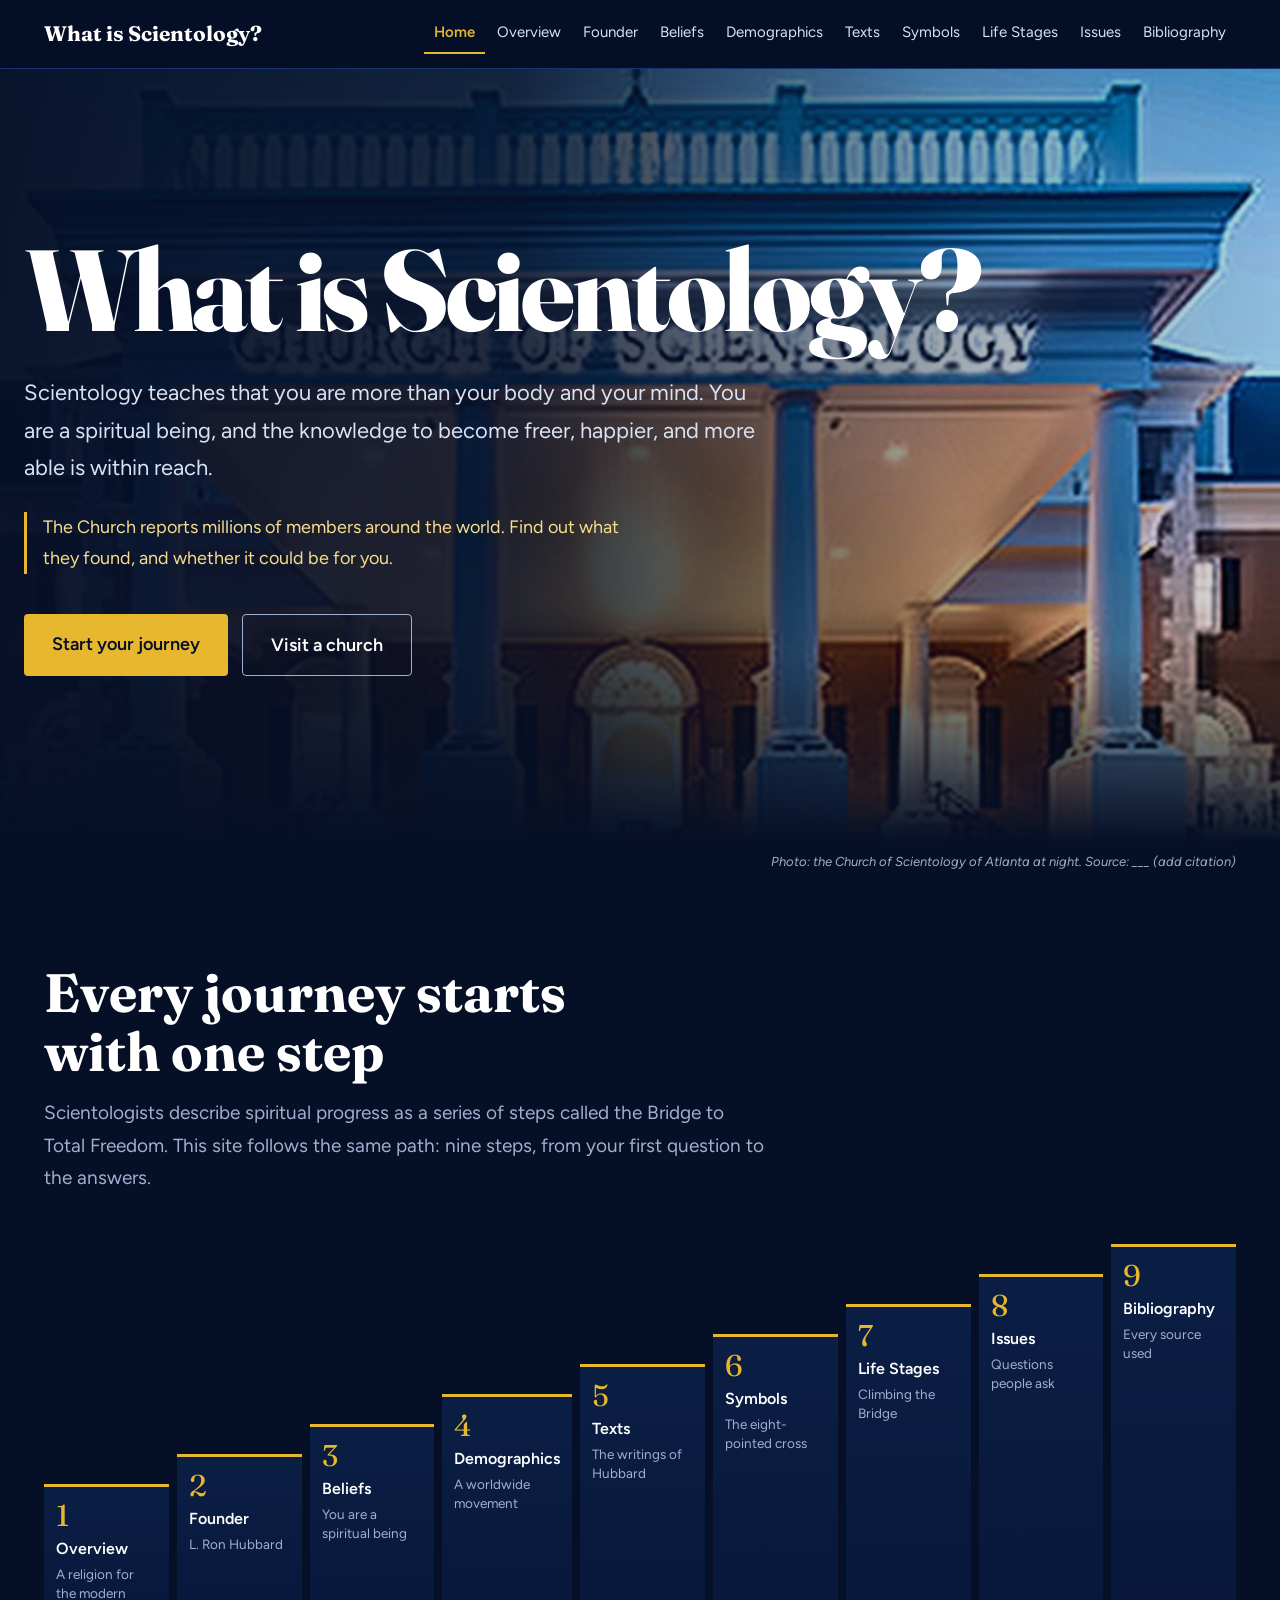
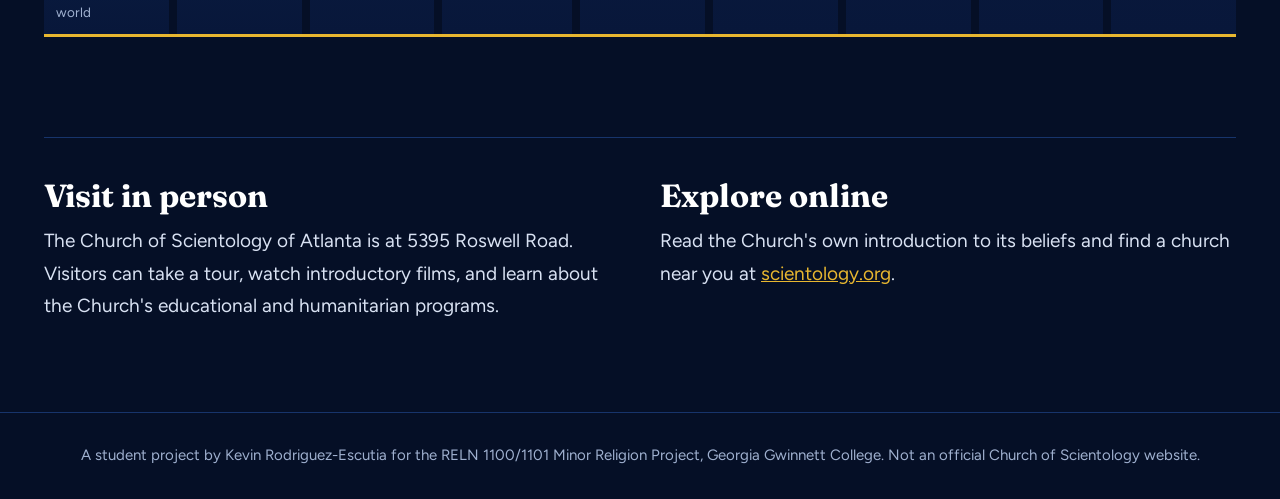
==== index.html @ 2ef33359 "Add website files" ====
<!DOCTYPE html>
<html lang="en">
<head>
  <meta charset="UTF-8">
  <meta name="viewport" content="width=device-width, initial-scale=1.0">
  <title>Home | What is Scientology?</title>
  <link rel="preconnect" href="https://fonts.googleapis.com">
  <link rel="preconnect" href="https://fonts.gstatic.com" crossorigin>
  <link href="https://fonts.googleapis.com/css2?family=Fraunces:ital,opsz,wght@0,9..144,600;0,9..144,700;0,9..144,800;1,9..144,500&family=Figtree:wght@400;600&display=swap" rel="stylesheet">
  <link rel="stylesheet" href="style.css">
</head>
<body>
  <header class="topbar">
    <div class="topbar-inner">
      <a class="site-title" href="index.html">What is Scientology?</a>
      <nav aria-label="Sections">
        <ul>
          <li><a href="index.html" class=active>Home</a></li>
          <li><a href="overview.html">Overview</a></li>
          <li><a href="founder.html">Founder</a></li>
          <li><a href="beliefs.html">Beliefs</a></li>
          <li><a href="demographics.html">Demographics</a></li>
          <li><a href="texts.html">Texts</a></li>
          <li><a href="symbols.html">Symbols</a></li>
          <li><a href="life-stages.html">Life Stages</a></li>
          <li><a href="issues.html">Issues</a></li>
          <li><a href="bibliography.html">Bibliography</a></li>
        </ul>
      </nav>
    </div>
  </header>
  <section class="hero photo-hero">
    <div class="hero-inner">
      <h1>What is Scientology?</h1>
      <p class="lede">Scientology teaches that you are more than your body and your mind. You are a spiritual being, and the knowledge to become freer, happier, and more able is within reach.</p>
      <p class="balance">The Church reports millions of members around the world. Find out what they found, and whether it could be for you.</p>
      <div class="btn-row">
        <a class="btn primary" href="overview.html">Start your journey</a>
        <a class="btn ghost" href="#next-step">Visit a church</a>
      </div>
    </div>
  </section>
  <p class="hero-credit">Photo: the Church of Scientology of Atlanta at night. Source: ___ (add citation)</p>
  <section class="bridge-section">
    <h2>Every journey starts with one step</h2>
    <p>Scientologists describe spiritual progress as a series of steps called the Bridge to Total Freedom. This site follows the same path: nine steps, from your first question to the answers.</p>
    <ol class="bridge">
      <li><a href="overview.html" style="--i:0"><span class="n">1</span><span class="t">Overview</span><span class="d">A religion for the modern world</span></a></li>
      <li><a href="founder.html" style="--i:1"><span class="n">2</span><span class="t">Founder</span><span class="d">L. Ron Hubbard</span></a></li>
      <li><a href="beliefs.html" style="--i:2"><span class="n">3</span><span class="t">Beliefs</span><span class="d">You are a spiritual being</span></a></li>
      <li><a href="demographics.html" style="--i:3"><span class="n">4</span><span class="t">Demographics</span><span class="d">A worldwide movement</span></a></li>
      <li><a href="texts.html" style="--i:4"><span class="n">5</span><span class="t">Texts</span><span class="d">The writings of Hubbard</span></a></li>
      <li><a href="symbols.html" style="--i:5"><span class="n">6</span><span class="t">Symbols</span><span class="d">The eight-pointed cross</span></a></li>
      <li><a href="life-stages.html" style="--i:6"><span class="n">7</span><span class="t">Life Stages</span><span class="d">Climbing the Bridge</span></a></li>
      <li><a href="issues.html" style="--i:7"><span class="n">8</span><span class="t">Issues</span><span class="d">Questions people ask</span></a></li>
      <li><a href="bibliography.html" style="--i:8"><span class="n">9</span><span class="t">Bibliography</span><span class="d">Every source used</span></a></li>
    </ol>
  </section>
  <section class="learn" id="next-step">
    <div class="learn-inner">
      <div>
        <h2>Visit in person</h2>
        <p>The Church of Scientology of Atlanta is at 5395 Roswell Road. Visitors can take a tour, watch introductory films, and learn about the Church's educational and humanitarian programs.</p>
      </div>
      <div>
        <h2>Explore online</h2>
        <p>Read the Church's own introduction to its beliefs and find a church near you at <a href="https://www.scientology.org" target="_blank" rel="noopener">scientology.org</a>.</p>
      </div>
    </div>
  </section>
  <footer>A student project by Kevin Rodriguez-Escutia for the RELN 1100/1101 Minor Religion Project, Georgia Gwinnett College. Not an official Church of Scientology website.</footer>
</body>
</html>
---- style.css ----
/* ============================================================
   Colors and fonts: change these to restyle the whole site
   ============================================================ */
:root {
  --deep: #050f26;        /* page background */
  --navy: #0b1e44;        /* raised areas */
  --blue: #17346b;        /* lines, hover */
  --gold: #e8b730;        /* main accent */
  --gold-pale: #f7dd8b;   /* soft accent */
  --white: #ffffff;
  --text: #d9e2f3;        /* body text */
  --muted: #9fb0cf;       /* captions */
  --display: "Fraunces", Georgia, serif;
  --body: "Figtree", Arial, sans-serif;
}

* { box-sizing: border-box; }
html { scroll-behavior: smooth; }
@media (prefers-reduced-motion: reduce) { html { scroll-behavior: auto; } * { animation: none !important; } }

body {
  margin: 0;
  background: var(--deep);
  color: var(--text);
  font-family: var(--body);
  font-size: 19px;
  line-height: 1.7;
}
h1, h2, h3 { font-family: var(--display); color: var(--white); font-weight: 700; line-height: 1.1; margin: 0; }
a { color: var(--gold); }
a:focus-visible, button:focus-visible { outline: 3px solid var(--gold-pale); outline-offset: 3px; }
em { color: var(--white); }

/* Starfield used behind the big headers (nods to Hubbard's science fiction roots) */
.stars {
  background:
    radial-gradient(1.5px 1.5px at 12% 22%, #fff9 50%, transparent 51%),
    radial-gradient(1px 1px at 27% 68%, #fff8 50%, transparent 51%),
    radial-gradient(2px 2px at 44% 14%, #f7dd8bcc 50%, transparent 51%),
    radial-gradient(1px 1px at 58% 46%, #fff7 50%, transparent 51%),
    radial-gradient(1.5px 1.5px at 71% 80%, #fff9 50%, transparent 51%),
    radial-gradient(1px 1px at 83% 30%, #fff8 50%, transparent 51%),
    radial-gradient(2px 2px at 92% 62%, #f7dd8b99 50%, transparent 51%),
    radial-gradient(1px 1px at 6% 88%, #fff7 50%, transparent 51%),
    radial-gradient(1px 1px at 36% 40%, #fff6 50%, transparent 51%),
    radial-gradient(1.5px 1.5px at 64% 8%, #fff8 50%, transparent 51%),
    radial-gradient(ellipse 70% 90% at 85% 10%, #1d4590 0%, transparent 60%),
    radial-gradient(ellipse 60% 70% at 0% 100%, #0f2a5c 0%, transparent 60%),
    var(--deep);
}

/* ============================================================
   Top menu
   ============================================================ */
.topbar {
  position: sticky; top: 0; z-index: 20;
  background: rgba(5, 15, 38, 0.92);
  backdrop-filter: blur(8px);
  border-bottom: 1px solid var(--blue);
}
.topbar-inner {
  max-width: 1240px; margin: 0 auto; padding: 14px 24px;
  display: flex; flex-wrap: wrap; align-items: center; justify-content: space-between; gap: 12px;
}
.site-title { font-family: var(--display); font-weight: 700; font-size: 21px; color: var(--white); text-decoration: none; }
nav ul { list-style: none; margin: 0; padding: 0; display: flex; flex-wrap: wrap; gap: 2px; }
nav a {
  display: block; padding: 6px 10px; color: var(--text); text-decoration: none; font-size: 15px;
  border-bottom: 2px solid transparent;
}
nav a:hover { color: var(--white); border-bottom-color: var(--blue); }
nav a.active { color: var(--gold); border-bottom-color: var(--gold); font-weight: 600; }

/* ============================================================
   Home hero
   ============================================================ */
.hero { min-height: 86vh; display: flex; align-items: center; padding: 80px 24px; }
.hero-inner { max-width: 1240px; margin: 0 auto; width: 100%; }
.hero h1 {
  font-size: clamp(54px, 9vw, 128px);
  font-weight: 800;
  letter-spacing: -0.03em;
  line-height: 0.95;
  max-width: 14ch;
}
.hero .lede { max-width: 34em; font-size: 22px; margin: 30px 0 0; color: var(--text); }
.hero .balance {
  margin: 26px 0 0; padding-left: 16px; border-left: 3px solid var(--gold);
  color: var(--gold-pale); font-size: 18px; max-width: 34em;
}
.btn-row { display: flex; flex-wrap: wrap; gap: 14px; margin-top: 40px; }
.btn {
  display: inline-block; padding: 15px 28px; font-weight: 600; font-size: 18px;
  text-decoration: none; border-radius: 4px;
}
.btn.primary { background: var(--gold); color: var(--deep); }
.btn.primary:hover { background: var(--gold-pale); }
.btn.ghost { color: var(--white); border: 1.5px solid var(--muted); }
.btn.ghost:hover { border-color: var(--white); }

/* ============================================================
   The Bridge: the site's sections drawn as rising steps
   ============================================================ */
.bridge-section { max-width: 1240px; margin: 0 auto; padding: 90px 24px 100px; }
.bridge-section h2 { font-size: clamp(34px, 4.5vw, 54px); max-width: 16ch; }
.bridge-section > p { max-width: 38em; margin: 16px 0 50px; color: var(--muted); }
.bridge {
  display: flex; align-items: flex-end; gap: 8px;
  list-style: none; margin: 0; padding: 0;
  border-bottom: 3px solid var(--gold);
}
.bridge li { flex: 1; }
.bridge a {
  display: flex; flex-direction: column; justify-content: flex-start;
  height: calc(150px + var(--i) * 30px);
  padding: 14px 12px;
  background: linear-gradient(180deg, var(--navy), #08173a);
  border-top: 3px solid var(--gold);
  text-decoration: none; color: var(--text);
  transition: background 0.2s;
}
.bridge a:hover { background: linear-gradient(180deg, var(--blue), var(--navy)); }
.bridge .n { font-family: var(--display); font-size: 30px; color: var(--gold); line-height: 1; }
.bridge .t { font-weight: 600; color: var(--white); font-size: 16px; margin-top: 8px; line-height: 1.25; }
.bridge .d { font-size: 13.5px; color: var(--muted); margin-top: 6px; line-height: 1.4; }
.bridge-caption { margin-top: 14px; font-size: 15px; color: var(--muted); }
@media (max-width: 900px) {
  .bridge { flex-direction: column-reverse; align-items: stretch; border-bottom: 0; border-left: 3px solid var(--gold); }
  .bridge a { height: auto; margin-left: calc(var(--i) * 6px); }
}

/* ============================================================
   Section page header
   ============================================================ */
.page-hero { padding: 90px 24px 70px; border-bottom: 1px solid var(--blue); }
.page-hero-inner { max-width: 1240px; margin: 0 auto; }
.step-count { color: var(--gold); font-weight: 600; font-size: 17px; margin: 0 0 14px; }
.page-hero h1 {
  font-size: clamp(52px, 8vw, 104px);
  font-weight: 800; letter-spacing: -0.03em; line-height: 0.95;
}
.page-hero .sub { font-family: var(--display); font-style: italic; font-size: clamp(22px, 2.6vw, 30px); color: var(--gold-pale); margin: 18px 0 0; max-width: 28ch; line-height: 1.3; }
.progress { margin-top: 36px; height: 4px; background: var(--blue); max-width: 420px; }
.progress span { display: block; height: 100%; background: var(--gold); }

/* ============================================================
   Section page body: text left, picture right
   ============================================================ */
.content {
  max-width: 1240px; margin: 0 auto; padding: 70px 24px 40px;
  display: grid; grid-template-columns: minmax(0, 1.15fr) minmax(0, 0.85fr); gap: 64px; align-items: start;
}
.content.full { grid-template-columns: 1fr; max-width: 980px; }
.text-col > * + * { margin-top: 28px; }
.text-col h2 { font-size: 34px; color: var(--white); }
.text-col p { margin: 12px 0 0; max-width: 38em; }
.text-col h2 + p { margin-top: 12px; }
.side-col { position: sticky; top: 100px; }

.lead { font-size: 23px; line-height: 1.6; color: var(--white); }

/* Key terms (beliefs, texts) */
.terms { margin: 0; }
.terms div { padding: 20px 0; border-top: 1px solid var(--blue); }
.terms div:last-child { border-bottom: 1px solid var(--blue); }
.terms dt { font-family: var(--display); font-size: 28px; color: var(--gold); line-height: 1.2; }
.terms dd { margin: 6px 0 0; max-width: 36em; }

/* Notes for things Kevin still needs to add */
.todo {
  border: 1.5px dashed var(--gold); padding: 12px 16px; border-radius: 4px;
  color: var(--gold-pale); font-size: 16px; background: rgba(232, 183, 48, 0.07);
}

/* Pictures */
figure { margin: 0; }
.img-slot {
  aspect-ratio: 4 / 5;
  display: flex; align-items: center; justify-content: center; text-align: center;
  padding: 28px; color: var(--muted); font-size: 16px;
  background:
    repeating-linear-gradient(135deg, transparent 0 14px, rgba(232,183,48,0.06) 14px 15px),
    var(--navy);
  border: 1.5px dashed var(--gold);
}
figure img { width: 100%; display: block; aspect-ratio: 4 / 5; object-fit: cover; }
figcaption { margin-top: 10px; font-size: 15px; color: var(--muted); font-style: italic; }

/* Timeline (Founder) */
.timeline { margin: 0; padding: 0; list-style: none; position: relative; }
.timeline::before { content: ""; position: absolute; left: 0; top: 8px; bottom: 8px; width: 2px; background: var(--gold); }
.timeline li { position: relative; padding: 0 0 30px 34px; }
.timeline li::before {
  content: ""; position: absolute; left: -7px; top: 10px; width: 16px; height: 16px;
  border-radius: 50%; background: var(--deep); border: 3px solid var(--gold);
}
.timeline .yr { font-family: var(--display); font-size: 40px; color: var(--white); line-height: 1.1; }

/* Bridge diagram (Beliefs) */
.climb { display: grid; grid-template-columns: repeat(4, 1fr); gap: 6px; align-items: end; margin-top: 18px; }
.climb div {
  background: var(--navy); border-top: 3px solid var(--gold); padding: 14px 12px;
}
.climb div:nth-child(1) { height: 120px; }
.climb div:nth-child(2) { height: 160px; }
.climb div:nth-child(3) { height: 200px; }
.climb div:nth-child(4) { height: 240px; background: linear-gradient(180deg, #2a4f94, var(--navy)); }
.climb b { display: block; font-family: var(--display); color: var(--gold); font-size: 22px; line-height: 1.1; }
.climb span { font-size: 14px; color: var(--muted); line-height: 1.35; display: block; margin-top: 6px; }
@media (max-width: 600px) { .climb { grid-template-columns: 1fr 1fr; } .climb div { height: auto !important; } }

/* Big numbers (Demographics) */
.versus { display: grid; grid-template-columns: 1fr auto 1fr; gap: 28px; align-items: end; margin: 10px 0 40px; }
.versus .big { font-family: var(--display); font-weight: 800; font-size: clamp(46px, 7vw, 92px); line-height: 0.9; letter-spacing: -0.02em; }
.versus .claim .big { color: var(--gold); }
.versus .est .big { color: var(--white); }
.versus .who { font-size: 16px; color: var(--muted); margin-top: 10px; }
.versus .vs { font-family: var(--display); font-style: italic; color: var(--muted); font-size: 30px; padding-bottom: 30px; }
@media (max-width: 700px) { .versus { grid-template-columns: 1fr; } .versus .vs { padding: 0; } }

.chart { margin-top: 20px; }
.bar-row { margin-bottom: 20px; }
.bar-label { display: flex; justify-content: space-between; gap: 12px; font-size: 16px; margin-bottom: 6px; }
.bar-label b { color: var(--white); font-weight: 600; }
.bar-track { background: var(--navy); height: 30px; }
.bar { height: 100%; min-width: 5px; }
.bar.claim { background: var(--gold); }
.bar.estimate { background: var(--white); }
.fine { font-size: 15px; color: var(--muted); }

/* Issues */
.issue { padding: 26px 0; border-top: 1px solid var(--blue); }
.issue:last-of-type { border-bottom: 1px solid var(--blue); }
.issue h2 { font-size: 30px; }

/* Bibliography */
.citation { padding-left: 2em; text-indent: -2em; margin: 0 0 18px; }

/* Home: learn more */
.learn { max-width: 1240px; margin: 0 auto; padding: 0 24px 90px; }
.learn-inner { border-top: 1px solid var(--blue); padding-top: 40px; display: grid; grid-template-columns: 1fr 1fr; gap: 40px; }
.learn h2 { font-size: 32px; }
.learn p { margin: 12px 0 0; max-width: 34em; }
@media (max-width: 800px) { .learn-inner { grid-template-columns: 1fr; } }

/* Next / previous */
.next-stop { max-width: 1240px; margin: 40px auto 0; padding: 0 24px 80px; display: flex; gap: 16px; flex-wrap: wrap; }
.next-stop a {
  flex: 1 1 260px; text-decoration: none; padding: 22px 26px; border: 1px solid var(--blue);
  color: var(--text); transition: border-color 0.2s, background 0.2s;
}
.next-stop a:hover { border-color: var(--gold); background: var(--navy); }
.next-stop .lbl { font-size: 15px; color: var(--muted); }
.next-stop .ttl { font-family: var(--display); font-size: 32px; color: var(--white); line-height: 1.15; }
.next-stop a.fwd { text-align: right; border-color: var(--gold); }
.next-stop a.fwd .ttl { color: var(--gold); }

footer { text-align: center; color: var(--muted); font-size: 15px; padding: 30px 24px; border-top: 1px solid var(--blue); }

@media (max-width: 900px) {
  .content { grid-template-columns: 1fr; gap: 40px; }
  .side-col { position: static; }
  .img-slot, figure img { aspect-ratio: 16 / 10; }
}

/* ============================================================
   Photo hero (home page)
   ============================================================ */
.photo-hero {
  background:
    linear-gradient(90deg, rgba(5,15,38,0.97) 0%, rgba(5,15,38,0.88) 40%, rgba(5,15,38,0.35) 75%, rgba(5,15,38,0.15) 100%),
    linear-gradient(0deg, var(--deep) 0%, transparent 25%),
    url("images/entrance-night.jpg") right center / cover no-repeat,
    var(--deep);
}
.hero-credit { max-width: 1240px; margin: 0 auto; padding: 8px 24px 0; font-size: 13px; color: var(--muted); text-align: right; font-style: italic; }
@media (max-width: 800px) {
  .photo-hero { background:
    linear-gradient(0deg, rgba(5,15,38,0.96) 35%, rgba(5,15,38,0.6) 100%),
    url("images/entrance-night.jpg") center top / cover no-repeat, var(--deep); }
}
figure img { border-top: 3px solid var(--gold); }
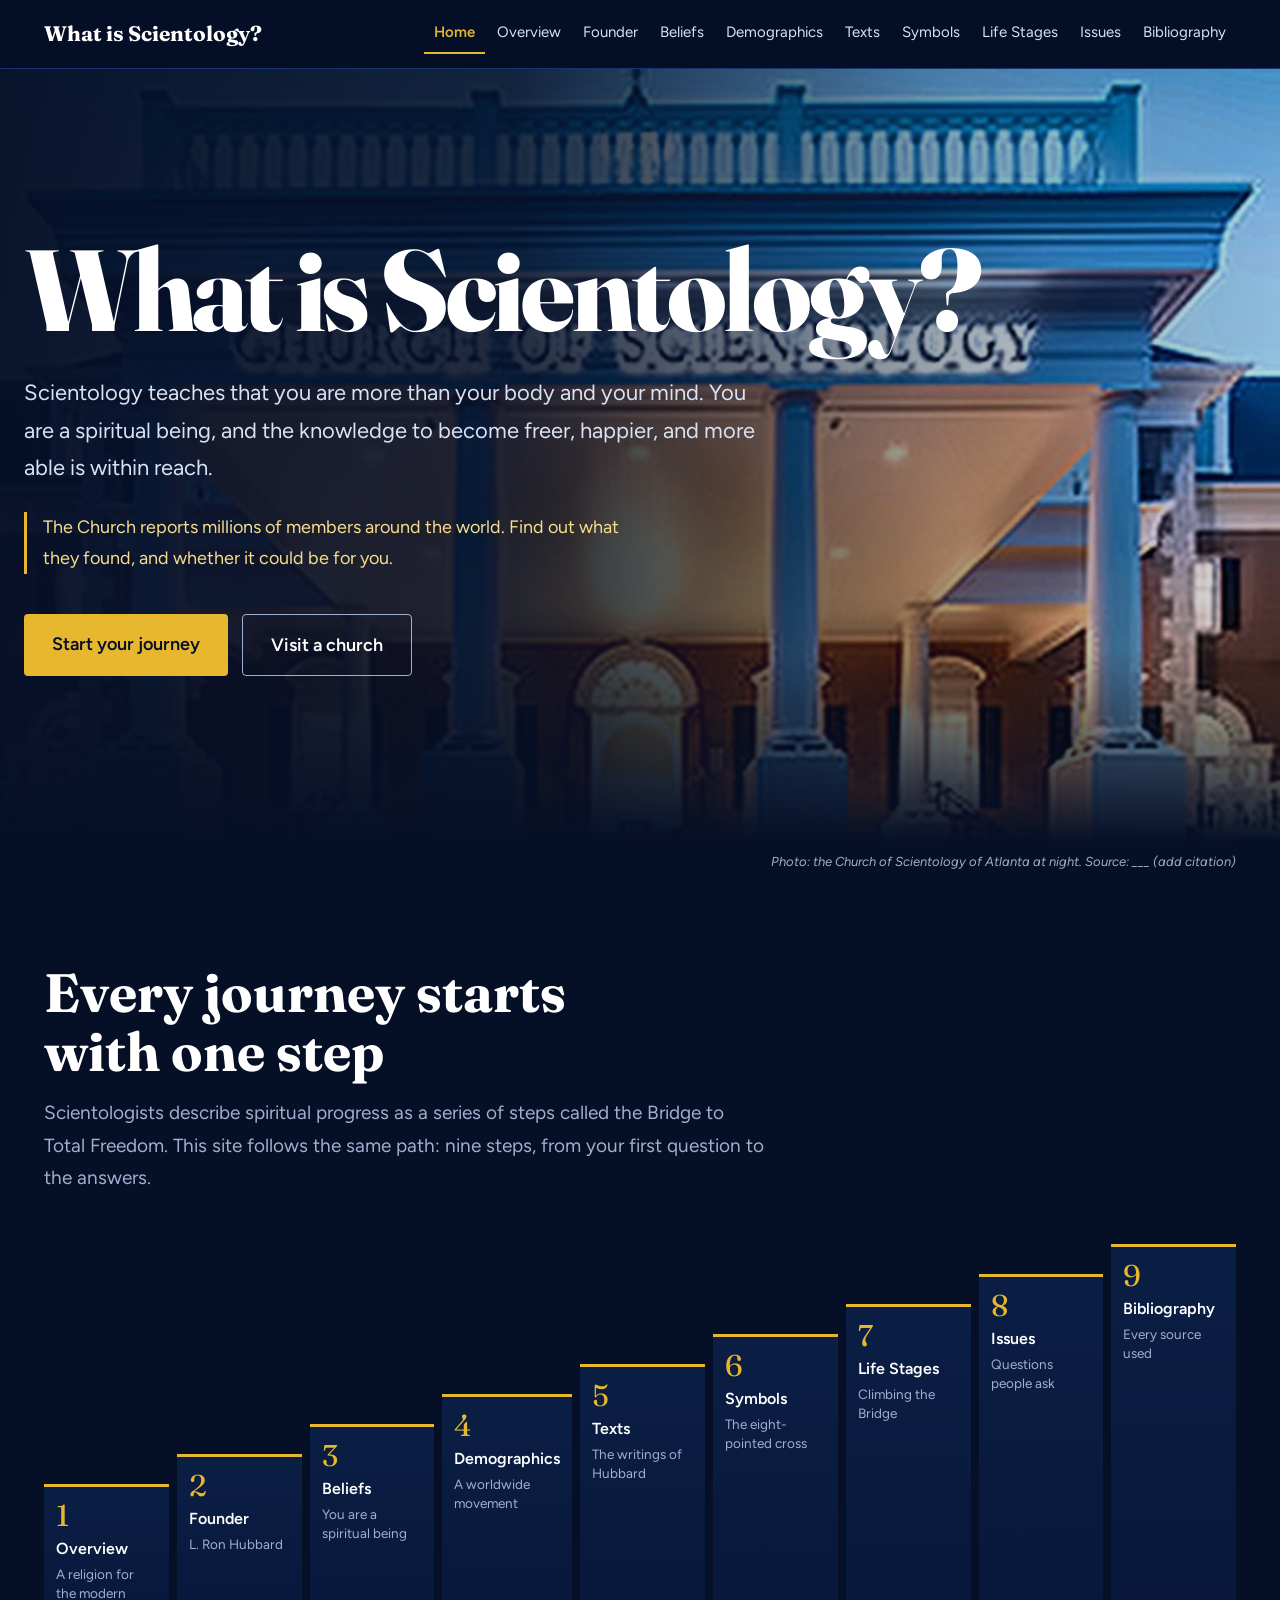
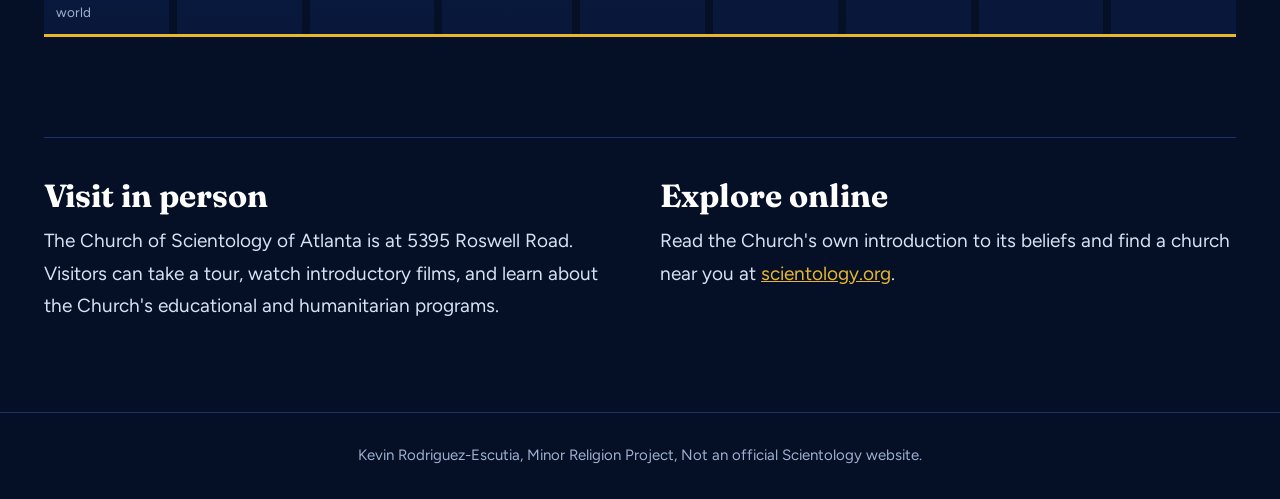
==== commit dd756f60: "Update footer," ====
--- a/index.html
+++ b/index.html
@@ -68,6 +68,6 @@
       </div>
     </div>
   </section>
-  <footer>A student project by Kevin Rodriguez-Escutia for the RELN 1100/1101 Minor Religion Project, Georgia Gwinnett College. Not an official Church of Scientology website.</footer>
+  <footer>Kevin Rodriguez-Escutia, Minor Religion Project, Not an official Scientology website.</footer>
 </body>
 </html>
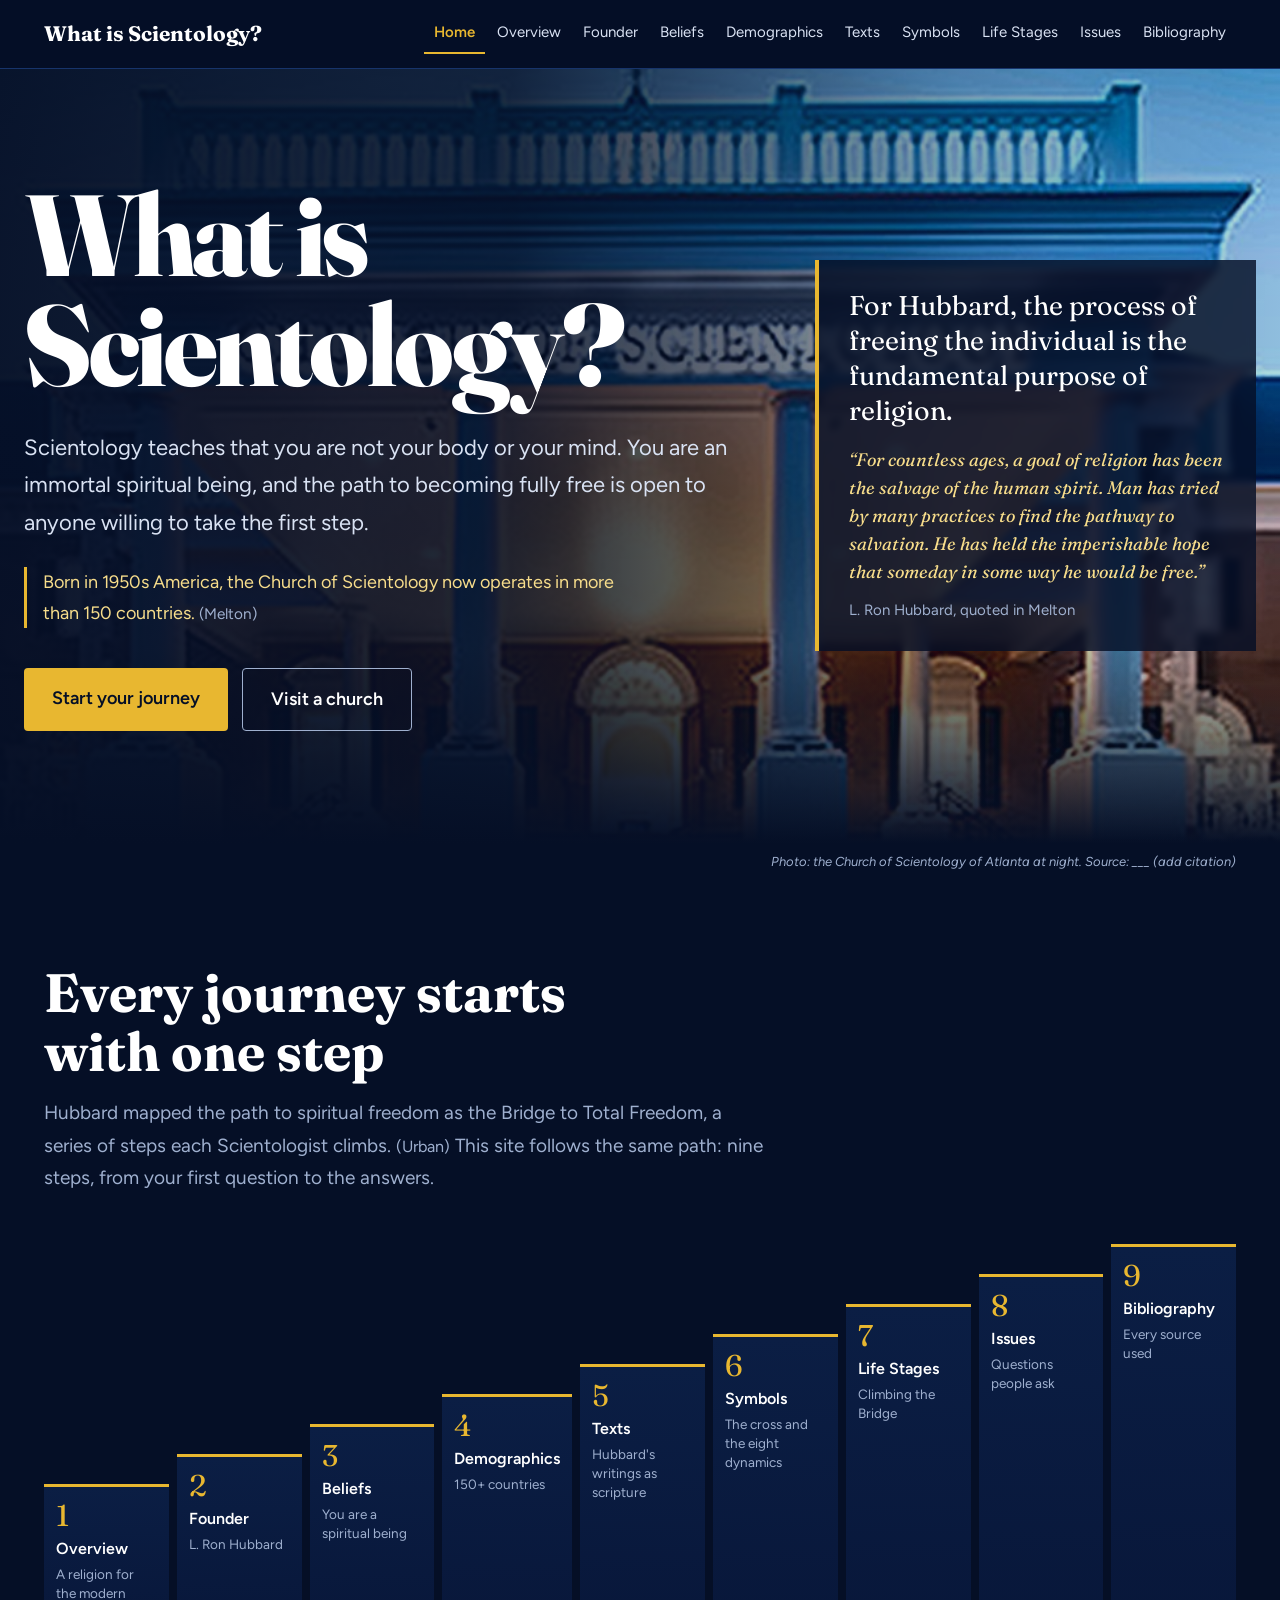
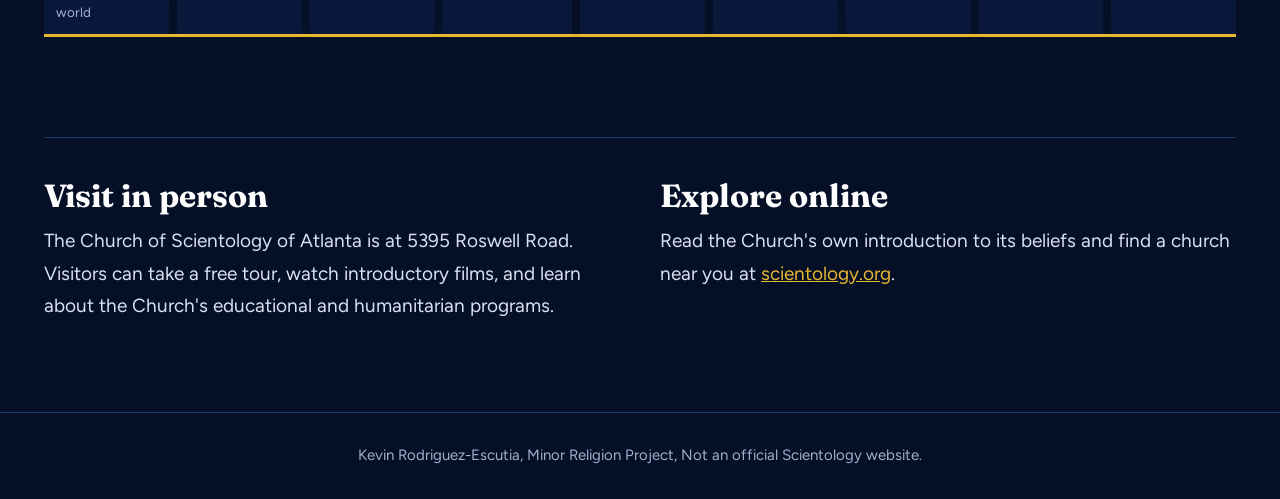
==== commit dfa9f22a: "Rebuild Website from research" ====
--- a/index.html
+++ b/index.html
@@ -30,27 +30,34 @@
     </div>
   </header>
   <section class="hero photo-hero">
-    <div class="hero-inner">
-      <h1>What is Scientology?</h1>
-      <p class="lede">Scientology teaches that you are more than your body and your mind. You are a spiritual being, and the knowledge to become freer, happier, and more able is within reach.</p>
-      <p class="balance">The Church reports millions of members around the world. Find out what they found, and whether it could be for you.</p>
-      <div class="btn-row">
-        <a class="btn primary" href="overview.html">Start your journey</a>
-        <a class="btn ghost" href="#next-step">Visit a church</a>
+    <div class="hero-inner hero-grid">
+      <div>
+        <h1>What is Scientology?</h1>
+        <p class="lede">Scientology teaches that you are not your body or your mind. You are an immortal spiritual being, and the path to becoming fully free is open to anyone willing to take the first step.</p>
+        <p class="balance">Born in 1950s America, the Church of Scientology now operates in more than 150 countries. <span class="cite">(Melton)</span></p>
+        <div class="btn-row">
+          <a class="btn primary" href="overview.html">Start your journey</a>
+          <a class="btn ghost" href="#next-step">Visit a church</a>
+        </div>
       </div>
+      <aside class="hero-quote">
+        <p class="main">For Hubbard, the process of freeing the individual is the fundamental purpose of religion.</p>
+        <blockquote>&ldquo;For countless ages, a goal of religion has been the salvage of the human spirit. Man has tried by many practices to find the pathway to salvation. He has held the imperishable hope that someday in some way he would be free.&rdquo;</blockquote>
+        <div class="by">L. Ron Hubbard, quoted in Melton</div>
+      </aside>
     </div>
   </section>
   <p class="hero-credit">Photo: the Church of Scientology of Atlanta at night. Source: ___ (add citation)</p>
   <section class="bridge-section">
     <h2>Every journey starts with one step</h2>
-    <p>Scientologists describe spiritual progress as a series of steps called the Bridge to Total Freedom. This site follows the same path: nine steps, from your first question to the answers.</p>
+    <p>Hubbard mapped the path to spiritual freedom as the Bridge to Total Freedom, a series of steps each Scientologist climbs. <span class="cite">(Urban)</span> This site follows the same path: nine steps, from your first question to the answers.</p>
     <ol class="bridge">
       <li><a href="overview.html" style="--i:0"><span class="n">1</span><span class="t">Overview</span><span class="d">A religion for the modern world</span></a></li>
       <li><a href="founder.html" style="--i:1"><span class="n">2</span><span class="t">Founder</span><span class="d">L. Ron Hubbard</span></a></li>
       <li><a href="beliefs.html" style="--i:2"><span class="n">3</span><span class="t">Beliefs</span><span class="d">You are a spiritual being</span></a></li>
-      <li><a href="demographics.html" style="--i:3"><span class="n">4</span><span class="t">Demographics</span><span class="d">A worldwide movement</span></a></li>
-      <li><a href="texts.html" style="--i:4"><span class="n">5</span><span class="t">Texts</span><span class="d">The writings of Hubbard</span></a></li>
-      <li><a href="symbols.html" style="--i:5"><span class="n">6</span><span class="t">Symbols</span><span class="d">The eight-pointed cross</span></a></li>
+      <li><a href="demographics.html" style="--i:3"><span class="n">4</span><span class="t">Demographics</span><span class="d">150+ countries</span></a></li>
+      <li><a href="texts.html" style="--i:4"><span class="n">5</span><span class="t">Texts</span><span class="d">Hubbard's writings as scripture</span></a></li>
+      <li><a href="symbols.html" style="--i:5"><span class="n">6</span><span class="t">Symbols</span><span class="d">The cross and the eight dynamics</span></a></li>
       <li><a href="life-stages.html" style="--i:6"><span class="n">7</span><span class="t">Life Stages</span><span class="d">Climbing the Bridge</span></a></li>
       <li><a href="issues.html" style="--i:7"><span class="n">8</span><span class="t">Issues</span><span class="d">Questions people ask</span></a></li>
       <li><a href="bibliography.html" style="--i:8"><span class="n">9</span><span class="t">Bibliography</span><span class="d">Every source used</span></a></li>
@@ -60,7 +67,7 @@
     <div class="learn-inner">
       <div>
         <h2>Visit in person</h2>
-        <p>The Church of Scientology of Atlanta is at 5395 Roswell Road. Visitors can take a tour, watch introductory films, and learn about the Church's educational and humanitarian programs.</p>
+        <p>The Church of Scientology of Atlanta is at 5395 Roswell Road. Visitors can take a free tour, watch introductory films, and learn about the Church's educational and humanitarian programs.</p>
       </div>
       <div>
         <h2>Explore online</h2>
--- a/style.css
+++ b/style.css
@@ -280,3 +280,59 @@
     url("images/entrance-night.jpg") center top / cover no-repeat, var(--deep); }
 }
 figure img { border-top: 3px solid var(--gold); }
+
+/* ============================================================
+   v5 additions: richer content blocks
+   ============================================================ */
+.cite { color: var(--muted); font-size: 0.85em; white-space: nowrap; }
+
+/* Home hero with quote beside the title */
+.hero-grid { display: grid; grid-template-columns: minmax(0, 1.25fr) minmax(0, 0.75fr); gap: 56px; align-items: center; }
+.hero-quote {
+  background: rgba(5, 15, 38, 0.82);
+  border-left: 4px solid var(--gold);
+  padding: 28px 30px;
+  backdrop-filter: blur(4px);
+}
+.hero-quote .main { font-family: var(--display); font-size: 27px; line-height: 1.3; color: var(--white); margin: 0; }
+.hero-quote blockquote { margin: 18px 0 0; font-family: var(--display); font-style: italic; font-size: 18px; line-height: 1.55; color: var(--gold-pale); }
+.hero-quote .by { margin-top: 12px; font-size: 15px; color: var(--muted); }
+@media (max-width: 900px) { .hero-grid { grid-template-columns: 1fr; gap: 36px; } }
+
+/* Quick facts */
+.facts { display: grid; grid-template-columns: repeat(auto-fit, minmax(180px, 1fr)); gap: 0; margin: 0; border-top: 1px solid var(--blue); border-left: 1px solid var(--blue); }
+.facts div { padding: 16px 18px; border-right: 1px solid var(--blue); border-bottom: 1px solid var(--blue); }
+.facts dt { font-size: 15px; color: var(--muted); }
+.facts dd { margin: 4px 0 0; font-family: var(--display); font-size: 22px; color: var(--white); line-height: 1.2; }
+
+/* Pull quotes */
+.pull { margin: 34px 0; padding: 4px 0 4px 24px; border-left: 4px solid var(--gold); }
+.pull p { margin: 0; font-family: var(--display); font-style: italic; font-size: 23px; line-height: 1.5; color: var(--white); max-width: 34em; }
+.pull footer, .pull .by { border: 0; padding: 0; text-align: left; margin-top: 10px; font-size: 15px; color: var(--muted); font-style: normal; }
+
+/* Eight dynamics */
+.dynamics { list-style: none; margin: 18px 0 0; padding: 0; display: grid; grid-template-columns: repeat(2, 1fr); gap: 8px; counter-reset: dyn; }
+.dynamics li { counter-increment: dyn; background: var(--navy); padding: 14px 16px 14px 58px; position: relative; line-height: 1.35; }
+.dynamics li::before { content: counter(dyn); position: absolute; left: 16px; top: 10px; font-family: var(--display); font-size: 28px; color: var(--gold); }
+.dynamics b { color: var(--white); display: block; }
+.dynamics span { font-size: 15px; color: var(--muted); }
+@media (max-width: 600px) { .dynamics { grid-template-columns: 1fr; } }
+
+/* Bridge ladder (Life Stages) */
+.ladder { margin: 18px 0 0; display: flex; flex-direction: column-reverse; gap: 6px; }
+.rung { display: grid; grid-template-columns: 170px 1fr; gap: 18px; align-items: center; background: var(--navy); padding: 14px 18px; border-left: 4px solid var(--blue); }
+.rung.top { border-left-color: var(--gold); background: linear-gradient(90deg, #1c3d7a, var(--navy)); }
+.rung b { font-family: var(--display); font-size: 21px; color: var(--gold); line-height: 1.2; }
+.rung span { font-size: 16px; line-height: 1.45; }
+@media (max-width: 600px) { .rung { grid-template-columns: 1fr; gap: 4px; } }
+
+/* Organization chart (Demographics) */
+.org { display: grid; gap: 8px; margin-top: 18px; }
+.org div { background: var(--navy); padding: 14px 18px; border-left: 4px solid var(--gold); }
+.org div:nth-child(2) { margin-left: 28px; border-left-color: var(--gold-pale); }
+.org div:nth-child(3) { margin-left: 56px; border-left-color: var(--muted); }
+.org b { color: var(--white); display: block; }
+.org span { font-size: 16px; color: var(--muted); }
+
+.list-clean { margin: 12px 0 0; padding-left: 22px; }
+.list-clean li { margin-bottom: 8px; }
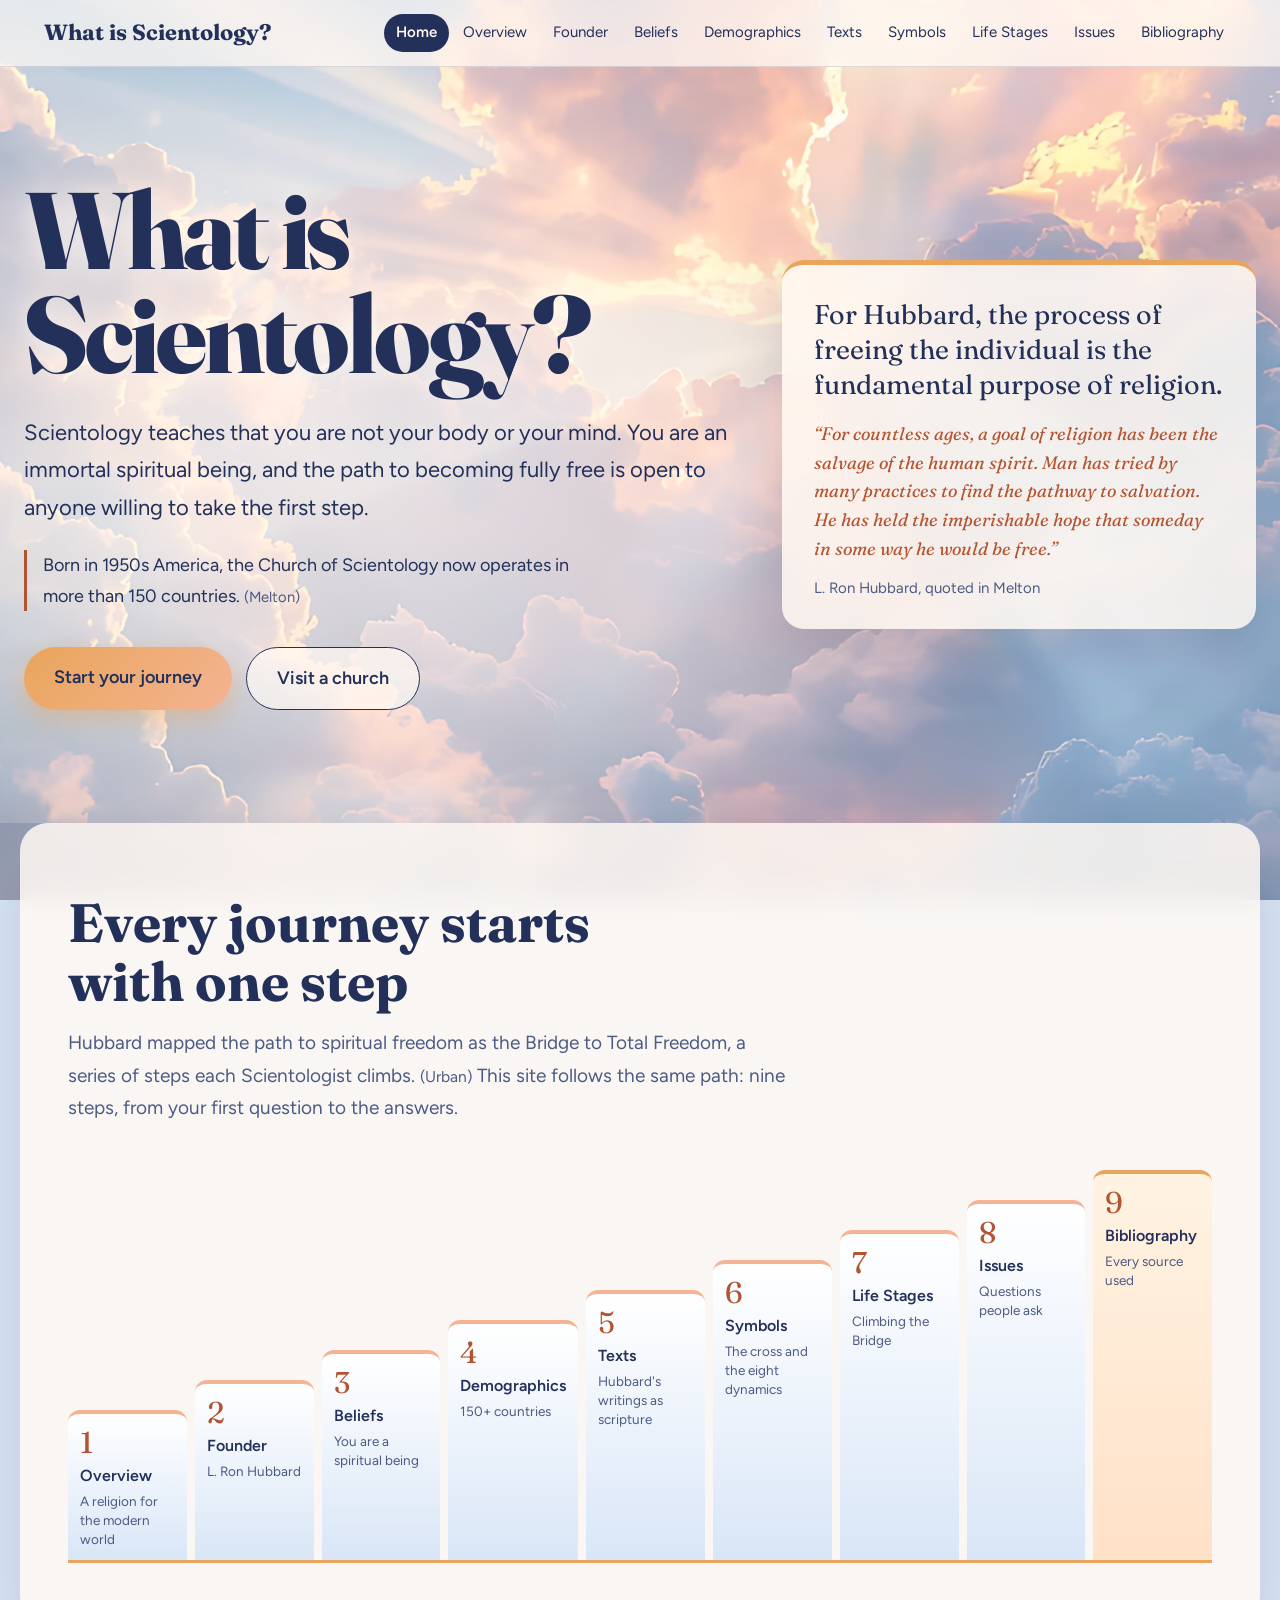
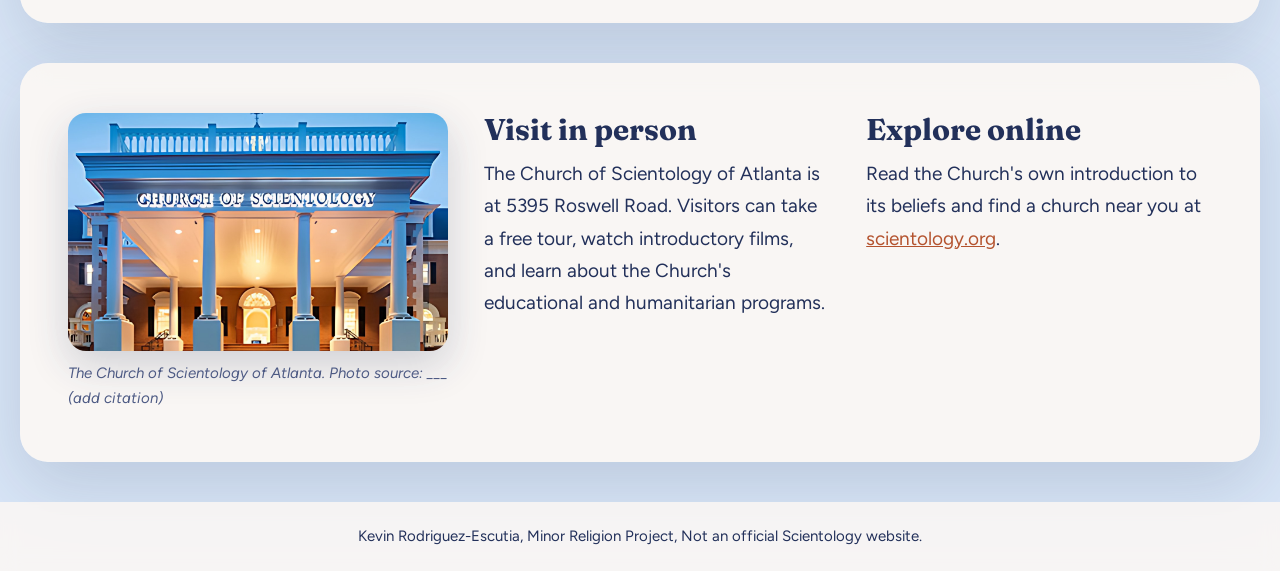
==== commit a68a18ff: "FULL REBUILD" ====
--- a/index.html
+++ b/index.html
@@ -29,9 +29,9 @@
       </nav>
     </div>
   </header>
-  <section class="hero photo-hero">
+  <section class="hero">
     <div class="hero-inner hero-grid">
-      <div>
+      <div class="hero-text">
         <h1>What is Scientology?</h1>
         <p class="lede">Scientology teaches that you are not your body or your mind. You are an immortal spiritual being, and the path to becoming fully free is open to anyone willing to take the first step.</p>
         <p class="balance">Born in 1950s America, the Church of Scientology now operates in more than 150 countries. <span class="cite">(Melton)</span></p>
@@ -47,8 +47,7 @@
       </aside>
     </div>
   </section>
-  <p class="hero-credit">Photo: the Church of Scientology of Atlanta at night. Source: ___ (add citation)</p>
-  <section class="bridge-section">
+  <section class="sheet bridge-section">
     <h2>Every journey starts with one step</h2>
     <p>Hubbard mapped the path to spiritual freedom as the Bridge to Total Freedom, a series of steps each Scientologist climbs. <span class="cite">(Urban)</span> This site follows the same path: nine steps, from your first question to the answers.</p>
     <ol class="bridge">
@@ -63,8 +62,12 @@
       <li><a href="bibliography.html" style="--i:8"><span class="n">9</span><span class="t">Bibliography</span><span class="d">Every source used</span></a></li>
     </ol>
   </section>
-  <section class="learn" id="next-step">
+  <section class="sheet learn" id="next-step">
     <div class="learn-inner">
+      <figure class="wide">
+        <img src="images/entrance-night.jpg" alt="The Church of Scientology of Atlanta entrance lit up at dusk">
+        <figcaption>The Church of Scientology of Atlanta. Photo source: ___ (add citation)</figcaption>
+      </figure>
       <div>
         <h2>Visit in person</h2>
         <p>The Church of Scientology of Atlanta is at 5395 Roswell Road. Visitors can take a free tour, watch introductory films, and learn about the Church's educational and humanitarian programs.</p>
--- a/style.css
+++ b/style.css
@@ -1,338 +1,329 @@
 /* ============================================================
-   Colors and fonts: change these to restyle the whole site
+   Sunset-cloud theme. Change these to restyle the whole site.
    ============================================================ */
 :root {
-  --deep: #050f26;        /* page background */
-  --navy: #0b1e44;        /* raised areas */
-  --blue: #17346b;        /* lines, hover */
-  --gold: #e8b730;        /* main accent */
-  --gold-pale: #f7dd8b;   /* soft accent */
-  --white: #ffffff;
-  --text: #d9e2f3;        /* body text */
-  --muted: #9fb0cf;       /* captions */
+  --ink: #22305a;          /* main text: deep twilight blue */
+  --ink-soft: #4d5a84;     /* secondary text */
+  --sky: #7fa6d9;          /* sky blue */
+  --sky-pale: #d9e6f7;     /* pale sky */
+  --peach: #f4b393;        /* sunset peach */
+  --accent: #b4532f;       /* readable coral for headings/links */
+  --gold: #e9a55b;         /* sunlit gold */
+  --cream: #fff8f1;        /* cloud white */
+  --glass: rgba(255, 249, 244, 0.84);
+  --glass-strong: rgba(255, 249, 244, 0.93);
+  --line: rgba(34, 48, 90, 0.14);
   --display: "Fraunces", Georgia, serif;
   --body: "Figtree", Arial, sans-serif;
 }
 
 * { box-sizing: border-box; }
 html { scroll-behavior: smooth; }
-@media (prefers-reduced-motion: reduce) { html { scroll-behavior: auto; } * { animation: none !important; } }
+@media (prefers-reduced-motion: reduce) { html { scroll-behavior: auto; } }
 
 body {
   margin: 0;
-  background: var(--deep);
-  color: var(--text);
+  color: var(--ink);
   font-family: var(--body);
   font-size: 19px;
   line-height: 1.7;
-}
-h1, h2, h3 { font-family: var(--display); color: var(--white); font-weight: 700; line-height: 1.1; margin: 0; }
-a { color: var(--gold); }
-a:focus-visible, button:focus-visible { outline: 3px solid var(--gold-pale); outline-offset: 3px; }
-em { color: var(--white); }
-
-/* Starfield used behind the big headers (nods to Hubbard's science fiction roots) */
-.stars {
+  background: var(--sky-pale);
+}
+/* The clouds sit behind every page */
+body::before {
+  content: "";
+  position: fixed; inset: 0; z-index: -1;
   background:
-    radial-gradient(1.5px 1.5px at 12% 22%, #fff9 50%, transparent 51%),
-    radial-gradient(1px 1px at 27% 68%, #fff8 50%, transparent 51%),
-    radial-gradient(2px 2px at 44% 14%, #f7dd8bcc 50%, transparent 51%),
-    radial-gradient(1px 1px at 58% 46%, #fff7 50%, transparent 51%),
-    radial-gradient(1.5px 1.5px at 71% 80%, #fff9 50%, transparent 51%),
-    radial-gradient(1px 1px at 83% 30%, #fff8 50%, transparent 51%),
-    radial-gradient(2px 2px at 92% 62%, #f7dd8b99 50%, transparent 51%),
-    radial-gradient(1px 1px at 6% 88%, #fff7 50%, transparent 51%),
-    radial-gradient(1px 1px at 36% 40%, #fff6 50%, transparent 51%),
-    radial-gradient(1.5px 1.5px at 64% 8%, #fff8 50%, transparent 51%),
-    radial-gradient(ellipse 70% 90% at 85% 10%, #1d4590 0%, transparent 60%),
-    radial-gradient(ellipse 60% 70% at 0% 100%, #0f2a5c 0%, transparent 60%),
-    var(--deep);
-}
+    linear-gradient(180deg, rgba(255,248,241,0.15) 0%, rgba(255,248,241,0.35) 100%),
+    url("images/clouds.jpg") center / cover no-repeat,
+    linear-gradient(180deg, #9db9e3, #f4c3a8);
+}
+
+h1, h2, h3 { font-family: var(--display); color: var(--ink); font-weight: 700; line-height: 1.1; margin: 0; }
+a { color: var(--accent); }
+a:focus-visible, button:focus-visible { outline: 3px solid var(--accent); outline-offset: 3px; }
+em { color: inherit; }
+.cite { color: var(--ink-soft); font-size: 0.82em; white-space: nowrap; }
 
 /* ============================================================
    Top menu
    ============================================================ */
 .topbar {
   position: sticky; top: 0; z-index: 20;
-  background: rgba(5, 15, 38, 0.92);
-  backdrop-filter: blur(8px);
-  border-bottom: 1px solid var(--blue);
+  background: rgba(255, 249, 244, 0.78);
+  backdrop-filter: blur(12px);
+  border-bottom: 1px solid var(--line);
 }
 .topbar-inner {
   max-width: 1240px; margin: 0 auto; padding: 14px 24px;
   display: flex; flex-wrap: wrap; align-items: center; justify-content: space-between; gap: 12px;
 }
-.site-title { font-family: var(--display); font-weight: 700; font-size: 21px; color: var(--white); text-decoration: none; }
+.site-title { font-family: var(--display); font-weight: 700; font-size: 22px; color: var(--ink); text-decoration: none; }
 nav ul { list-style: none; margin: 0; padding: 0; display: flex; flex-wrap: wrap; gap: 2px; }
 nav a {
-  display: block; padding: 6px 10px; color: var(--text); text-decoration: none; font-size: 15px;
-  border-bottom: 2px solid transparent;
-}
-nav a:hover { color: var(--white); border-bottom-color: var(--blue); }
-nav a.active { color: var(--gold); border-bottom-color: var(--gold); font-weight: 600; }
+  display: block; padding: 6px 12px; color: var(--ink); text-decoration: none; font-size: 15px;
+  border-radius: 999px;
+}
+nav a:hover { background: rgba(127, 166, 217, 0.22); }
+nav a.active { background: var(--ink); color: var(--cream); font-weight: 600; }
 
 /* ============================================================
    Home hero
    ============================================================ */
-.hero { min-height: 86vh; display: flex; align-items: center; padding: 80px 24px; }
+.hero { min-height: 84vh; display: flex; align-items: center; padding: 80px 24px; }
 .hero-inner { max-width: 1240px; margin: 0 auto; width: 100%; }
+.hero-grid { display: grid; grid-template-columns: minmax(0, 1.2fr) minmax(0, 0.8fr); gap: 48px; align-items: center; }
+.hero { background: radial-gradient(ellipse 60% 70% at 22% 50%, rgba(255,249,244,0.8) 0%, rgba(255,249,244,0.5) 50%, rgba(255,249,244,0) 100%); }
+.hero-text { padding: 30px 0; }
 .hero h1 {
-  font-size: clamp(54px, 9vw, 128px);
-  font-weight: 800;
-  letter-spacing: -0.03em;
-  line-height: 0.95;
-  max-width: 14ch;
-}
-.hero .lede { max-width: 34em; font-size: 22px; margin: 30px 0 0; color: var(--text); }
+  font-size: clamp(54px, 8.5vw, 120px);
+  font-weight: 800; letter-spacing: -0.03em; line-height: 0.95;
+  color: var(--ink);
+  text-shadow: 0 2px 30px rgba(255, 249, 244, 0.9);
+}
+.hero .lede { max-width: 32em; font-size: 22px; margin: 28px 0 0; color: var(--ink); }
 .hero .balance {
-  margin: 26px 0 0; padding-left: 16px; border-left: 3px solid var(--gold);
-  color: var(--gold-pale); font-size: 18px; max-width: 34em;
-}
-.btn-row { display: flex; flex-wrap: wrap; gap: 14px; margin-top: 40px; }
-.btn {
-  display: inline-block; padding: 15px 28px; font-weight: 600; font-size: 18px;
-  text-decoration: none; border-radius: 4px;
-}
-.btn.primary { background: var(--gold); color: var(--deep); }
-.btn.primary:hover { background: var(--gold-pale); }
-.btn.ghost { color: var(--white); border: 1.5px solid var(--muted); }
-.btn.ghost:hover { border-color: var(--white); }
-
-/* ============================================================
-   The Bridge: the site's sections drawn as rising steps
-   ============================================================ */
-.bridge-section { max-width: 1240px; margin: 0 auto; padding: 90px 24px 100px; }
+  margin: 24px 0 0; padding-left: 16px; border-left: 3px solid var(--accent);
+  color: var(--ink); font-size: 18px; max-width: 32em;
+}
+.hero-quote {
+  background: var(--glass);
+  backdrop-filter: blur(10px);
+  border-radius: 22px;
+  padding: 32px 32px 28px;
+  box-shadow: 0 20px 60px rgba(34, 48, 90, 0.18);
+  border-top: 5px solid var(--gold);
+}
+.hero-quote .main { font-family: var(--display); font-size: 27px; line-height: 1.3; color: var(--ink); margin: 0; }
+.hero-quote blockquote { margin: 18px 0 0; font-family: var(--display); font-style: italic; font-size: 18px; line-height: 1.6; color: var(--accent); }
+.hero-quote .by { margin-top: 12px; font-size: 15px; color: var(--ink-soft); }
+
+.btn-row { display: flex; flex-wrap: wrap; gap: 14px; margin-top: 36px; }
+.btn { display: inline-block; padding: 15px 30px; font-weight: 600; font-size: 18px; text-decoration: none; border-radius: 999px; }
+.btn.primary { background: linear-gradient(135deg, var(--gold), var(--peach)); color: var(--ink); box-shadow: 0 8px 24px rgba(233, 165, 91, 0.45); }
+.btn.primary:hover { filter: brightness(1.05); }
+.btn.ghost { color: var(--ink); background: rgba(255,249,244,0.7); border: 1.5px solid var(--ink); }
+.btn.ghost:hover { background: var(--cream); }
+
+@media (max-width: 900px) {
+  .hero-grid { grid-template-columns: 1fr; gap: 30px; }
+  .hero-text { padding: 20px; background: rgba(255,249,244,0.75); border-radius: 22px; }
+}
+
+/* ============================================================
+   Frosted sheets that hold the content
+   ============================================================ */
+.sheet {
+  max-width: 1240px; margin: 0 auto 40px;
+  background: var(--glass);
+  backdrop-filter: blur(14px);
+  border-radius: 28px;
+  box-shadow: 0 24px 70px rgba(34, 48, 90, 0.16);
+}
+
+/* The Bridge (home page) */
+.bridge-section { padding: 70px 48px 60px; }
 .bridge-section h2 { font-size: clamp(34px, 4.5vw, 54px); max-width: 16ch; }
-.bridge-section > p { max-width: 38em; margin: 16px 0 50px; color: var(--muted); }
-.bridge {
-  display: flex; align-items: flex-end; gap: 8px;
-  list-style: none; margin: 0; padding: 0;
-  border-bottom: 3px solid var(--gold);
-}
+.bridge-section > p { max-width: 38em; margin: 16px 0 46px; color: var(--ink-soft); }
+.bridge { display: flex; align-items: flex-end; gap: 8px; list-style: none; margin: 0; padding: 0; border-bottom: 3px solid var(--gold); }
 .bridge li { flex: 1; }
 .bridge a {
-  display: flex; flex-direction: column; justify-content: flex-start;
+  display: flex; flex-direction: column;
   height: calc(150px + var(--i) * 30px);
   padding: 14px 12px;
-  background: linear-gradient(180deg, var(--navy), #08173a);
-  border-top: 3px solid var(--gold);
-  text-decoration: none; color: var(--text);
+  background: linear-gradient(180deg, #ffffff, var(--sky-pale));
+  border-top: 4px solid var(--peach);
+  border-radius: 12px 12px 0 0;
+  text-decoration: none; color: var(--ink);
   transition: background 0.2s;
 }
-.bridge a:hover { background: linear-gradient(180deg, var(--blue), var(--navy)); }
-.bridge .n { font-family: var(--display); font-size: 30px; color: var(--gold); line-height: 1; }
-.bridge .t { font-weight: 600; color: var(--white); font-size: 16px; margin-top: 8px; line-height: 1.25; }
-.bridge .d { font-size: 13.5px; color: var(--muted); margin-top: 6px; line-height: 1.4; }
-.bridge-caption { margin-top: 14px; font-size: 15px; color: var(--muted); }
+.bridge li:last-child a { border-top-color: var(--gold); background: linear-gradient(180deg, #fff3e2, #ffe1c8); }
+.bridge a:hover { background: linear-gradient(180deg, #fff, #ffe9da); }
+.bridge .n { font-family: var(--display); font-size: 30px; color: var(--accent); line-height: 1; }
+.bridge .t { font-weight: 600; font-size: 16px; margin-top: 8px; line-height: 1.25; }
+.bridge .d { font-size: 13.5px; color: var(--ink-soft); margin-top: 6px; line-height: 1.4; }
 @media (max-width: 900px) {
+  .bridge-section { padding: 40px 22px; }
   .bridge { flex-direction: column-reverse; align-items: stretch; border-bottom: 0; border-left: 3px solid var(--gold); }
-  .bridge a { height: auto; margin-left: calc(var(--i) * 6px); }
-}
-
-/* ============================================================
-   Section page header
-   ============================================================ */
-.page-hero { padding: 90px 24px 70px; border-bottom: 1px solid var(--blue); }
-.page-hero-inner { max-width: 1240px; margin: 0 auto; }
-.step-count { color: var(--gold); font-weight: 600; font-size: 17px; margin: 0 0 14px; }
+  .bridge a { height: auto; margin-left: calc(var(--i) * 6px); border-radius: 0 12px 12px 0; }
+}
+
+/* Home: visit + explore */
+.learn { padding: 50px 48px; }
+.learn-inner { display: grid; grid-template-columns: 1.1fr 1fr 1fr; gap: 36px; align-items: start; }
+.learn h2 { font-size: 30px; }
+.learn p { margin: 12px 0 0; }
+.learn figure img { aspect-ratio: 4 / 3; }
+@media (max-width: 900px) { .learn { padding: 30px 22px; } .learn-inner { grid-template-columns: 1fr; } }
+
+/* ============================================================
+   Section pages
+   ============================================================ */
+.page-hero { padding: 80px 24px 60px; background: radial-gradient(ellipse 55% 85% at 18% 50%, rgba(255,249,244,0.78) 0%, rgba(255,249,244,0.45) 50%, rgba(255,249,244,0) 100%); }
+.page-hero-inner { max-width: 1240px; margin: 0 auto; padding: 20px 0; }
+.step-count { color: var(--accent); font-weight: 600; font-size: 17px; margin: 0 0 12px; }
 .page-hero h1 {
   font-size: clamp(52px, 8vw, 104px);
   font-weight: 800; letter-spacing: -0.03em; line-height: 0.95;
-}
-.page-hero .sub { font-family: var(--display); font-style: italic; font-size: clamp(22px, 2.6vw, 30px); color: var(--gold-pale); margin: 18px 0 0; max-width: 28ch; line-height: 1.3; }
-.progress { margin-top: 36px; height: 4px; background: var(--blue); max-width: 420px; }
-.progress span { display: block; height: 100%; background: var(--gold); }
-
-/* ============================================================
-   Section page body: text left, picture right
-   ============================================================ */
+  text-shadow: 0 2px 30px rgba(255, 249, 244, 0.95);
+}
+.page-hero .sub { font-family: var(--display); font-style: italic; font-size: clamp(22px, 2.6vw, 30px); color: var(--ink); margin: 18px 0 0; max-width: 28ch; line-height: 1.3; }
+.progress { margin-top: 30px; height: 5px; background: rgba(255,249,244,0.7); max-width: 420px; border-radius: 999px; overflow: hidden; }
+.progress span { display: block; height: 100%; background: linear-gradient(90deg, var(--peach), var(--gold)); }
+
 .content {
-  max-width: 1240px; margin: 0 auto; padding: 70px 24px 40px;
-  display: grid; grid-template-columns: minmax(0, 1.15fr) minmax(0, 0.85fr); gap: 64px; align-items: start;
-}
-.content.full { grid-template-columns: 1fr; max-width: 980px; }
-.text-col > * + * { margin-top: 28px; }
-.text-col h2 { font-size: 34px; color: var(--white); }
+  max-width: 1240px; margin: 0 auto 40px; padding: 56px 48px 48px;
+  display: grid; grid-template-columns: minmax(0, 1.15fr) minmax(0, 0.85fr); gap: 56px; align-items: start;
+  background: var(--glass);
+  backdrop-filter: blur(14px);
+  border-radius: 28px;
+  box-shadow: 0 24px 70px rgba(34, 48, 90, 0.16);
+}
+.content.full { grid-template-columns: 1fr; }
+.content.full .text-col { max-width: 900px; }
+.text-col > * + * { margin-top: 26px; }
+.text-col h2 { font-size: 34px; }
 .text-col p { margin: 12px 0 0; max-width: 38em; }
-.text-col h2 + p { margin-top: 12px; }
-.side-col { position: sticky; top: 100px; }
-
-.lead { font-size: 23px; line-height: 1.6; color: var(--white); }
-
-/* Key terms (beliefs, texts) */
+.side-col { position: sticky; top: 100px; display: grid; gap: 28px; }
+.lead { font-size: 23px; line-height: 1.6; }
+
+/* Key terms */
 .terms { margin: 0; }
-.terms div { padding: 20px 0; border-top: 1px solid var(--blue); }
-.terms div:last-child { border-bottom: 1px solid var(--blue); }
-.terms dt { font-family: var(--display); font-size: 28px; color: var(--gold); line-height: 1.2; }
+.terms div { padding: 18px 0; border-top: 1px solid var(--line); }
+.terms div:last-child { border-bottom: 1px solid var(--line); }
+.terms dt { font-family: var(--display); font-size: 26px; color: var(--accent); line-height: 1.2; }
 .terms dd { margin: 6px 0 0; max-width: 36em; }
 
 /* Notes for things Kevin still needs to add */
 .todo {
-  border: 1.5px dashed var(--gold); padding: 12px 16px; border-radius: 4px;
-  color: var(--gold-pale); font-size: 16px; background: rgba(232, 183, 48, 0.07);
+  border: 1.5px dashed var(--accent); padding: 12px 16px; border-radius: 12px;
+  color: var(--accent); font-size: 16px; background: rgba(244, 179, 147, 0.18);
 }
 
 /* Pictures */
 figure { margin: 0; }
 .img-slot {
-  aspect-ratio: 4 / 5;
-  display: flex; align-items: center; justify-content: center; text-align: center;
-  padding: 28px; color: var(--muted); font-size: 16px;
-  background:
-    repeating-linear-gradient(135deg, transparent 0 14px, rgba(232,183,48,0.06) 14px 15px),
-    var(--navy);
-  border: 1.5px dashed var(--gold);
-}
-figure img { width: 100%; display: block; aspect-ratio: 4 / 5; object-fit: cover; }
-figcaption { margin-top: 10px; font-size: 15px; color: var(--muted); font-style: italic; }
+  aspect-ratio: 4 / 5; display: flex; align-items: center; justify-content: center; text-align: center;
+  padding: 28px; color: var(--ink-soft); font-size: 16px;
+  background: rgba(255,255,255,0.6); border: 1.5px dashed var(--accent); border-radius: 18px;
+}
+figure img {
+  width: 100%; display: block; aspect-ratio: 4 / 5; object-fit: cover;
+  border-radius: 18px; box-shadow: 0 14px 40px rgba(34, 48, 90, 0.2);
+}
+figure.emblem img {
+  aspect-ratio: auto; object-fit: contain; box-shadow: none; border-radius: 18px;
+  background: radial-gradient(circle at 50% 45%, #fff 0%, #fff3e2 55%, #ffe1c8 100%);
+  padding: 34px 60px;
+}
+figure.wide img { aspect-ratio: 16 / 10; }
+figcaption { margin-top: 10px; font-size: 15px; color: var(--ink-soft); font-style: italic; }
 
 /* Timeline (Founder) */
 .timeline { margin: 0; padding: 0; list-style: none; position: relative; }
-.timeline::before { content: ""; position: absolute; left: 0; top: 8px; bottom: 8px; width: 2px; background: var(--gold); }
-.timeline li { position: relative; padding: 0 0 30px 34px; }
-.timeline li::before {
-  content: ""; position: absolute; left: -7px; top: 10px; width: 16px; height: 16px;
-  border-radius: 50%; background: var(--deep); border: 3px solid var(--gold);
-}
-.timeline .yr { font-family: var(--display); font-size: 40px; color: var(--white); line-height: 1.1; }
+.timeline::before { content: ""; position: absolute; left: 0; top: 8px; bottom: 8px; width: 2px; background: linear-gradient(var(--peach), var(--gold)); }
+.timeline li { position: relative; padding: 0 0 24px 34px; }
+.timeline li::before { content: ""; position: absolute; left: -7px; top: 10px; width: 16px; height: 16px; border-radius: 50%; background: var(--cream); border: 3px solid var(--gold); }
+.timeline .yr { font-family: var(--display); font-size: 32px; color: var(--accent); line-height: 1.1; }
 
 /* Bridge diagram (Beliefs) */
 .climb { display: grid; grid-template-columns: repeat(4, 1fr); gap: 6px; align-items: end; margin-top: 18px; }
-.climb div {
-  background: var(--navy); border-top: 3px solid var(--gold); padding: 14px 12px;
-}
+.climb div { background: linear-gradient(180deg, #fff, var(--sky-pale)); border-top: 4px solid var(--peach); padding: 14px 12px; border-radius: 12px 12px 0 0; }
 .climb div:nth-child(1) { height: 120px; }
 .climb div:nth-child(2) { height: 160px; }
 .climb div:nth-child(3) { height: 200px; }
-.climb div:nth-child(4) { height: 240px; background: linear-gradient(180deg, #2a4f94, var(--navy)); }
-.climb b { display: block; font-family: var(--display); color: var(--gold); font-size: 22px; line-height: 1.1; }
-.climb span { font-size: 14px; color: var(--muted); line-height: 1.35; display: block; margin-top: 6px; }
+.climb div:nth-child(4) { height: 240px; border-top-color: var(--gold); background: linear-gradient(180deg, #fff3e2, #ffe1c8); }
+.climb b { display: block; font-family: var(--display); color: var(--accent); font-size: 21px; line-height: 1.1; }
+.climb span { font-size: 14px; color: var(--ink-soft); line-height: 1.35; display: block; margin-top: 6px; }
 @media (max-width: 600px) { .climb { grid-template-columns: 1fr 1fr; } .climb div { height: auto !important; } }
 
 /* Big numbers (Demographics) */
-.versus { display: grid; grid-template-columns: 1fr auto 1fr; gap: 28px; align-items: end; margin: 10px 0 40px; }
-.versus .big { font-family: var(--display); font-weight: 800; font-size: clamp(46px, 7vw, 92px); line-height: 0.9; letter-spacing: -0.02em; }
-.versus .claim .big { color: var(--gold); }
-.versus .est .big { color: var(--white); }
-.versus .who { font-size: 16px; color: var(--muted); margin-top: 10px; }
-.versus .vs { font-family: var(--display); font-style: italic; color: var(--muted); font-size: 30px; padding-bottom: 30px; }
+.versus { display: grid; grid-template-columns: 1fr auto 1fr; gap: 28px; align-items: end; margin: 6px 0 36px; }
+.versus .big { font-family: var(--display); font-weight: 800; font-size: clamp(56px, 8vw, 104px); line-height: 0.9; letter-spacing: -0.02em; }
+.versus .claim .big { color: var(--accent); }
+.versus .est .big { color: var(--ink); }
+.versus .who { font-size: 16px; color: var(--ink-soft); margin-top: 10px; }
+.versus .vs { font-family: var(--display); font-style: italic; color: var(--ink-soft); font-size: 30px; padding-bottom: 30px; }
 @media (max-width: 700px) { .versus { grid-template-columns: 1fr; } .versus .vs { padding: 0; } }
 
 .chart { margin-top: 20px; }
-.bar-row { margin-bottom: 20px; }
+.bar-row { margin-bottom: 18px; }
 .bar-label { display: flex; justify-content: space-between; gap: 12px; font-size: 16px; margin-bottom: 6px; }
-.bar-label b { color: var(--white); font-weight: 600; }
-.bar-track { background: var(--navy); height: 30px; }
-.bar { height: 100%; min-width: 5px; }
-.bar.claim { background: var(--gold); }
-.bar.estimate { background: var(--white); }
-.fine { font-size: 15px; color: var(--muted); }
+.bar-label b { font-weight: 600; }
+.bar-track { background: rgba(127, 166, 217, 0.22); height: 30px; border-radius: 999px; overflow: hidden; }
+.bar { height: 100%; min-width: 8px; border-radius: 999px; }
+.bar.claim { background: linear-gradient(90deg, var(--peach), var(--gold)); }
+.bar.estimate { background: var(--ink); }
+.fine { font-size: 15px; color: var(--ink-soft); }
+
+/* Quick facts */
+.facts { display: grid; grid-template-columns: repeat(auto-fit, minmax(170px, 1fr)); gap: 10px; margin: 0; }
+.facts div { padding: 16px 18px; background: rgba(255,255,255,0.7); border-radius: 14px; border-top: 3px solid var(--peach); }
+.facts dt { font-size: 15px; color: var(--ink-soft); }
+.facts dd { margin: 4px 0 0; font-family: var(--display); font-size: 22px; line-height: 1.2; }
+
+/* Pull quotes */
+.pull { margin: 34px 0; padding: 22px 26px; border-radius: 18px; background: linear-gradient(135deg, rgba(255,243,226,0.95), rgba(217,230,247,0.85)); border-left: 5px solid var(--gold); }
+.pull p { margin: 0; font-family: var(--display); font-style: italic; font-size: 23px; line-height: 1.5; max-width: 34em; }
+.pull .by { margin-top: 10px; font-size: 15px; color: var(--ink-soft); }
+
+/* Eight dynamics */
+.dynamics { list-style: none; margin: 18px 0 0; padding: 0; display: grid; grid-template-columns: repeat(2, 1fr); gap: 8px; counter-reset: dyn; }
+.dynamics li { counter-increment: dyn; background: rgba(255,255,255,0.72); border-radius: 14px; padding: 14px 16px 14px 58px; position: relative; line-height: 1.35; }
+.dynamics li::before { content: counter(dyn); position: absolute; left: 18px; top: 10px; font-family: var(--display); font-size: 28px; color: var(--gold); }
+.dynamics b { display: block; }
+.dynamics span { font-size: 15px; color: var(--ink-soft); }
+@media (max-width: 600px) { .dynamics { grid-template-columns: 1fr; } }
+
+/* Bridge ladder (Life Stages) */
+.ladder { margin: 18px 0 0; display: flex; flex-direction: column-reverse; gap: 6px; }
+.rung { display: grid; grid-template-columns: 170px 1fr; gap: 18px; align-items: center; background: rgba(255,255,255,0.72); padding: 14px 18px; border-left: 5px solid var(--sky); border-radius: 12px; }
+.rung.top { border-left-color: var(--gold); background: linear-gradient(90deg, #ffe7d2, rgba(255,255,255,0.75)); }
+.rung b { font-family: var(--display); font-size: 21px; color: var(--accent); line-height: 1.2; }
+.rung span { font-size: 16px; line-height: 1.45; }
+@media (max-width: 600px) { .rung { grid-template-columns: 1fr; gap: 4px; } }
+
+/* Organization (Demographics) */
+.org { display: grid; gap: 8px; margin-top: 18px; }
+.org div { background: rgba(255,255,255,0.72); padding: 14px 18px; border-left: 5px solid var(--gold); border-radius: 12px; }
+.org div:nth-child(2) { margin-left: 28px; border-left-color: var(--peach); }
+.org div:nth-child(3) { margin-left: 56px; border-left-color: var(--sky); }
+.org b { display: block; }
+.org span { font-size: 16px; color: var(--ink-soft); }
+
+.list-clean { margin: 12px 0 0; padding-left: 22px; }
+.list-clean li { margin-bottom: 8px; }
 
 /* Issues */
-.issue { padding: 26px 0; border-top: 1px solid var(--blue); }
-.issue:last-of-type { border-bottom: 1px solid var(--blue); }
-.issue h2 { font-size: 30px; }
+.issue { padding: 24px 0; border-top: 1px solid var(--line); }
+.issue:last-of-type { border-bottom: 1px solid var(--line); }
+.issue h2 { font-size: 28px; }
 
 /* Bibliography */
 .citation { padding-left: 2em; text-indent: -2em; margin: 0 0 18px; }
 
-/* Home: learn more */
-.learn { max-width: 1240px; margin: 0 auto; padding: 0 24px 90px; }
-.learn-inner { border-top: 1px solid var(--blue); padding-top: 40px; display: grid; grid-template-columns: 1fr 1fr; gap: 40px; }
-.learn h2 { font-size: 32px; }
-.learn p { margin: 12px 0 0; max-width: 34em; }
-@media (max-width: 800px) { .learn-inner { grid-template-columns: 1fr; } }
-
 /* Next / previous */
-.next-stop { max-width: 1240px; margin: 40px auto 0; padding: 0 24px 80px; display: flex; gap: 16px; flex-wrap: wrap; }
+.next-stop { max-width: 1240px; margin: 0 auto; padding: 0 24px 60px; display: flex; gap: 16px; flex-wrap: wrap; }
 .next-stop a {
-  flex: 1 1 260px; text-decoration: none; padding: 22px 26px; border: 1px solid var(--blue);
-  color: var(--text); transition: border-color 0.2s, background 0.2s;
-}
-.next-stop a:hover { border-color: var(--gold); background: var(--navy); }
-.next-stop .lbl { font-size: 15px; color: var(--muted); }
-.next-stop .ttl { font-family: var(--display); font-size: 32px; color: var(--white); line-height: 1.15; }
-.next-stop a.fwd { text-align: right; border-color: var(--gold); }
-.next-stop a.fwd .ttl { color: var(--gold); }
-
-footer { text-align: center; color: var(--muted); font-size: 15px; padding: 30px 24px; border-top: 1px solid var(--blue); }
+  flex: 1 1 260px; text-decoration: none; padding: 22px 26px; border-radius: 22px;
+  background: var(--glass); backdrop-filter: blur(10px); color: var(--ink);
+  transition: transform 0.15s;
+}
+.next-stop a:hover { transform: translateY(-2px); }
+.next-stop .lbl { font-size: 15px; color: var(--ink-soft); }
+.next-stop .ttl { font-family: var(--display); font-size: 32px; line-height: 1.15; }
+.next-stop a.fwd { text-align: right; background: linear-gradient(135deg, rgba(255,231,210,0.95), rgba(255,249,244,0.9)); border: 1.5px solid var(--gold); }
+.next-stop a.fwd .ttl { color: var(--accent); }
+
+body > footer {
+  text-align: center; color: var(--ink); font-size: 15px; padding: 22px 24px;
+  background: rgba(255, 249, 244, 0.78); backdrop-filter: blur(10px);
+}
 
 @media (max-width: 900px) {
-  .content { grid-template-columns: 1fr; gap: 40px; }
+  .content { grid-template-columns: 1fr; gap: 36px; padding: 32px 22px; margin: 0 12px 30px; border-radius: 22px; }
   .side-col { position: static; }
-  .img-slot, figure img { aspect-ratio: 16 / 10; }
-}
-
-/* ============================================================
-   Photo hero (home page)
-   ============================================================ */
-.photo-hero {
-  background:
-    linear-gradient(90deg, rgba(5,15,38,0.97) 0%, rgba(5,15,38,0.88) 40%, rgba(5,15,38,0.35) 75%, rgba(5,15,38,0.15) 100%),
-    linear-gradient(0deg, var(--deep) 0%, transparent 25%),
-    url("images/entrance-night.jpg") right center / cover no-repeat,
-    var(--deep);
-}
-.hero-credit { max-width: 1240px; margin: 0 auto; padding: 8px 24px 0; font-size: 13px; color: var(--muted); text-align: right; font-style: italic; }
-@media (max-width: 800px) {
-  .photo-hero { background:
-    linear-gradient(0deg, rgba(5,15,38,0.96) 35%, rgba(5,15,38,0.6) 100%),
-    url("images/entrance-night.jpg") center top / cover no-repeat, var(--deep); }
-}
-figure img { border-top: 3px solid var(--gold); }
-
-/* ============================================================
-   v5 additions: richer content blocks
-   ============================================================ */
-.cite { color: var(--muted); font-size: 0.85em; white-space: nowrap; }
-
-/* Home hero with quote beside the title */
-.hero-grid { display: grid; grid-template-columns: minmax(0, 1.25fr) minmax(0, 0.75fr); gap: 56px; align-items: center; }
-.hero-quote {
-  background: rgba(5, 15, 38, 0.82);
-  border-left: 4px solid var(--gold);
-  padding: 28px 30px;
-  backdrop-filter: blur(4px);
-}
-.hero-quote .main { font-family: var(--display); font-size: 27px; line-height: 1.3; color: var(--white); margin: 0; }
-.hero-quote blockquote { margin: 18px 0 0; font-family: var(--display); font-style: italic; font-size: 18px; line-height: 1.55; color: var(--gold-pale); }
-.hero-quote .by { margin-top: 12px; font-size: 15px; color: var(--muted); }
-@media (max-width: 900px) { .hero-grid { grid-template-columns: 1fr; gap: 36px; } }
-
-/* Quick facts */
-.facts { display: grid; grid-template-columns: repeat(auto-fit, minmax(180px, 1fr)); gap: 0; margin: 0; border-top: 1px solid var(--blue); border-left: 1px solid var(--blue); }
-.facts div { padding: 16px 18px; border-right: 1px solid var(--blue); border-bottom: 1px solid var(--blue); }
-.facts dt { font-size: 15px; color: var(--muted); }
-.facts dd { margin: 4px 0 0; font-family: var(--display); font-size: 22px; color: var(--white); line-height: 1.2; }
-
-/* Pull quotes */
-.pull { margin: 34px 0; padding: 4px 0 4px 24px; border-left: 4px solid var(--gold); }
-.pull p { margin: 0; font-family: var(--display); font-style: italic; font-size: 23px; line-height: 1.5; color: var(--white); max-width: 34em; }
-.pull footer, .pull .by { border: 0; padding: 0; text-align: left; margin-top: 10px; font-size: 15px; color: var(--muted); font-style: normal; }
-
-/* Eight dynamics */
-.dynamics { list-style: none; margin: 18px 0 0; padding: 0; display: grid; grid-template-columns: repeat(2, 1fr); gap: 8px; counter-reset: dyn; }
-.dynamics li { counter-increment: dyn; background: var(--navy); padding: 14px 16px 14px 58px; position: relative; line-height: 1.35; }
-.dynamics li::before { content: counter(dyn); position: absolute; left: 16px; top: 10px; font-family: var(--display); font-size: 28px; color: var(--gold); }
-.dynamics b { color: var(--white); display: block; }
-.dynamics span { font-size: 15px; color: var(--muted); }
-@media (max-width: 600px) { .dynamics { grid-template-columns: 1fr; } }
-
-/* Bridge ladder (Life Stages) */
-.ladder { margin: 18px 0 0; display: flex; flex-direction: column-reverse; gap: 6px; }
-.rung { display: grid; grid-template-columns: 170px 1fr; gap: 18px; align-items: center; background: var(--navy); padding: 14px 18px; border-left: 4px solid var(--blue); }
-.rung.top { border-left-color: var(--gold); background: linear-gradient(90deg, #1c3d7a, var(--navy)); }
-.rung b { font-family: var(--display); font-size: 21px; color: var(--gold); line-height: 1.2; }
-.rung span { font-size: 16px; line-height: 1.45; }
-@media (max-width: 600px) { .rung { grid-template-columns: 1fr; gap: 4px; } }
-
-/* Organization chart (Demographics) */
-.org { display: grid; gap: 8px; margin-top: 18px; }
-.org div { background: var(--navy); padding: 14px 18px; border-left: 4px solid var(--gold); }
-.org div:nth-child(2) { margin-left: 28px; border-left-color: var(--gold-pale); }
-.org div:nth-child(3) { margin-left: 56px; border-left-color: var(--muted); }
-.org b { color: var(--white); display: block; }
-.org span { font-size: 16px; color: var(--muted); }
-
-.list-clean { margin: 12px 0 0; padding-left: 22px; }
-.list-clean li { margin-bottom: 8px; }
+  .page-hero-inner { background: rgba(255,249,244,0.72); border-radius: 22px; padding: 22px; }
+  .sheet { margin: 0 12px 30px; border-radius: 22px; }
+  figure img { aspect-ratio: 16 / 11; }
+}
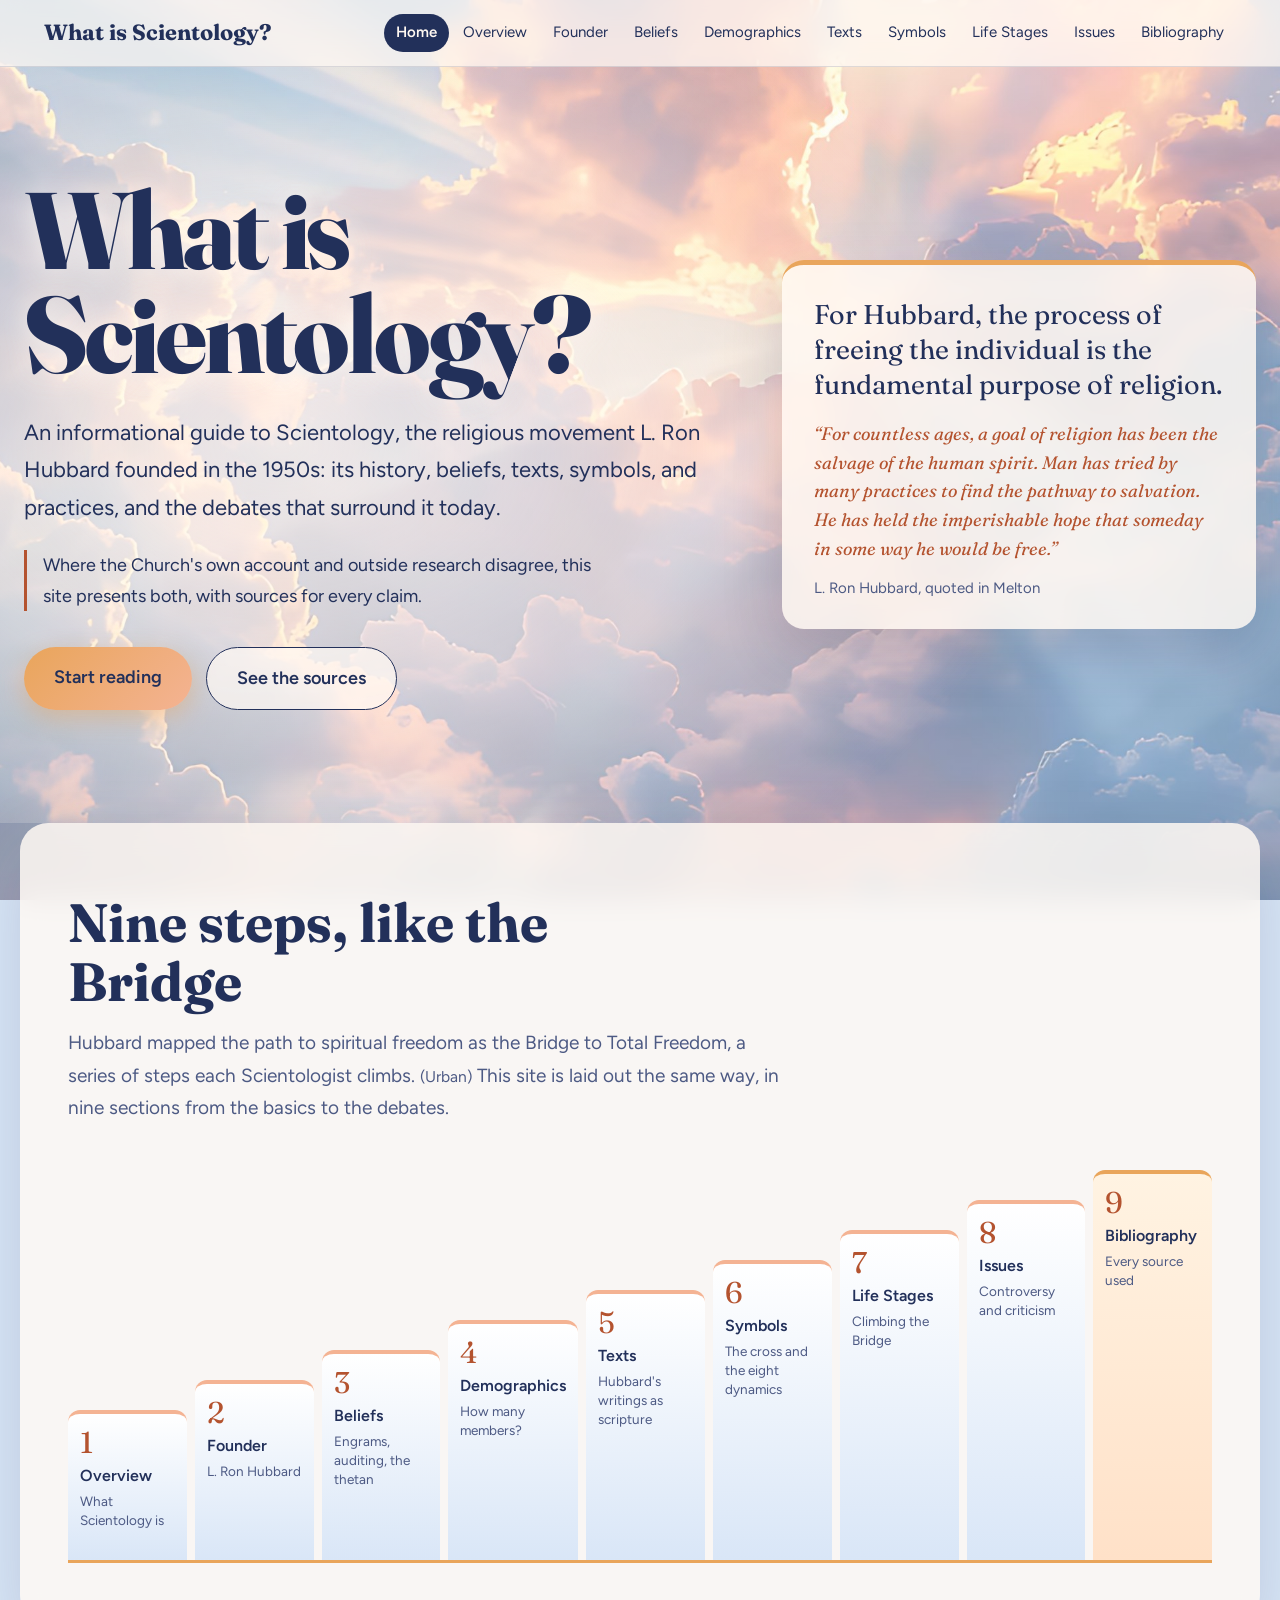
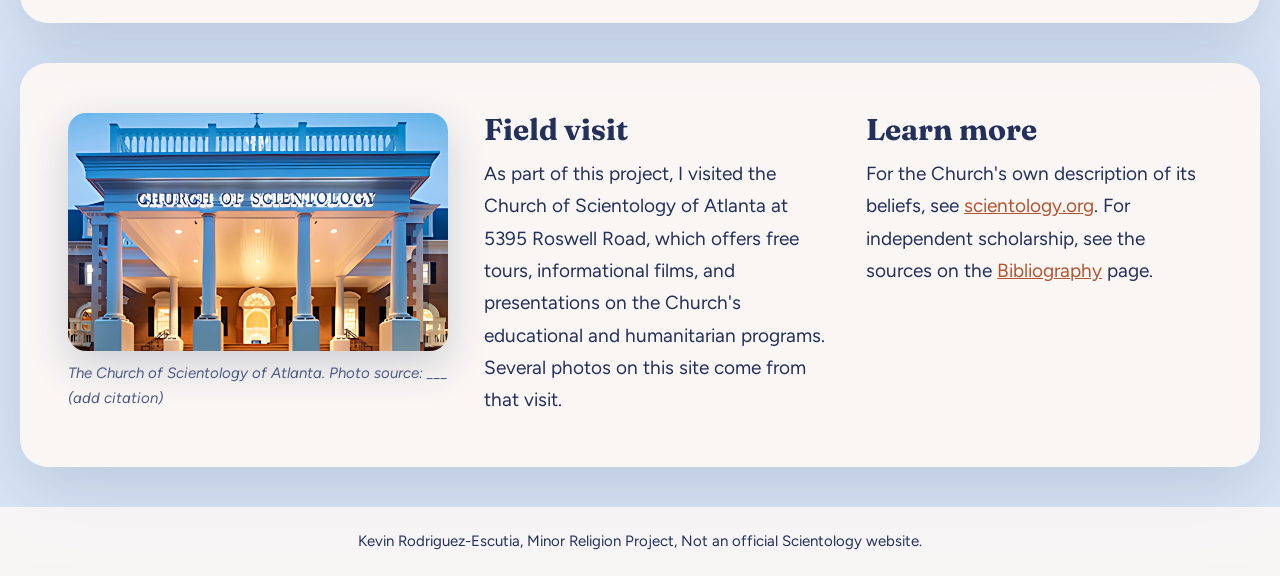
==== commit d04ca48c: "FInal CHANGE 1" ====
--- a/index.html
+++ b/index.html
@@ -33,11 +33,11 @@
     <div class="hero-inner hero-grid">
       <div class="hero-text">
         <h1>What is Scientology?</h1>
-        <p class="lede">Scientology teaches that you are not your body or your mind. You are an immortal spiritual being, and the path to becoming fully free is open to anyone willing to take the first step.</p>
-        <p class="balance">Born in 1950s America, the Church of Scientology now operates in more than 150 countries. <span class="cite">(Melton)</span></p>
+        <p class="lede">An informational guide to Scientology, the religious movement L. Ron Hubbard founded in the 1950s: its history, beliefs, texts, symbols, and practices, and the debates that surround it today.</p>
+        <p class="balance">Where the Church's own account and outside research disagree, this site presents both, with sources for every claim.</p>
         <div class="btn-row">
-          <a class="btn primary" href="overview.html">Start your journey</a>
-          <a class="btn ghost" href="#next-step">Visit a church</a>
+          <a class="btn primary" href="overview.html">Start reading</a>
+          <a class="btn ghost" href="bibliography.html">See the sources</a>
         </div>
       </div>
       <aside class="hero-quote">
@@ -48,33 +48,33 @@
     </div>
   </section>
   <section class="sheet bridge-section">
-    <h2>Every journey starts with one step</h2>
-    <p>Hubbard mapped the path to spiritual freedom as the Bridge to Total Freedom, a series of steps each Scientologist climbs. <span class="cite">(Urban)</span> This site follows the same path: nine steps, from your first question to the answers.</p>
+    <h2>Nine steps, like the Bridge</h2>
+    <p>Hubbard mapped the path to spiritual freedom as the Bridge to Total Freedom, a series of steps each Scientologist climbs. <span class="cite">(Urban)</span> This site is laid out the same way, in nine sections from the basics to the debates.</p>
     <ol class="bridge">
-      <li><a href="overview.html" style="--i:0"><span class="n">1</span><span class="t">Overview</span><span class="d">A religion for the modern world</span></a></li>
+      <li><a href="overview.html" style="--i:0"><span class="n">1</span><span class="t">Overview</span><span class="d">What Scientology is</span></a></li>
       <li><a href="founder.html" style="--i:1"><span class="n">2</span><span class="t">Founder</span><span class="d">L. Ron Hubbard</span></a></li>
-      <li><a href="beliefs.html" style="--i:2"><span class="n">3</span><span class="t">Beliefs</span><span class="d">You are a spiritual being</span></a></li>
-      <li><a href="demographics.html" style="--i:3"><span class="n">4</span><span class="t">Demographics</span><span class="d">150+ countries</span></a></li>
+      <li><a href="beliefs.html" style="--i:2"><span class="n">3</span><span class="t">Beliefs</span><span class="d">Engrams, auditing, the thetan</span></a></li>
+      <li><a href="demographics.html" style="--i:3"><span class="n">4</span><span class="t">Demographics</span><span class="d">How many members?</span></a></li>
       <li><a href="texts.html" style="--i:4"><span class="n">5</span><span class="t">Texts</span><span class="d">Hubbard's writings as scripture</span></a></li>
       <li><a href="symbols.html" style="--i:5"><span class="n">6</span><span class="t">Symbols</span><span class="d">The cross and the eight dynamics</span></a></li>
       <li><a href="life-stages.html" style="--i:6"><span class="n">7</span><span class="t">Life Stages</span><span class="d">Climbing the Bridge</span></a></li>
-      <li><a href="issues.html" style="--i:7"><span class="n">8</span><span class="t">Issues</span><span class="d">Questions people ask</span></a></li>
+      <li><a href="issues.html" style="--i:7"><span class="n">8</span><span class="t">Issues</span><span class="d">Controversy and criticism</span></a></li>
       <li><a href="bibliography.html" style="--i:8"><span class="n">9</span><span class="t">Bibliography</span><span class="d">Every source used</span></a></li>
     </ol>
   </section>
-  <section class="sheet learn" id="next-step">
+  <section class="sheet learn" id="field-visit">
     <div class="learn-inner">
       <figure class="wide">
         <img src="images/entrance-night.jpg" alt="The Church of Scientology of Atlanta entrance lit up at dusk">
         <figcaption>The Church of Scientology of Atlanta. Photo source: ___ (add citation)</figcaption>
       </figure>
       <div>
-        <h2>Visit in person</h2>
-        <p>The Church of Scientology of Atlanta is at 5395 Roswell Road. Visitors can take a free tour, watch introductory films, and learn about the Church's educational and humanitarian programs.</p>
+        <h2>Field visit</h2>
+        <p>As part of this project, I visited the Church of Scientology of Atlanta at 5395 Roswell Road, which offers free tours, informational films, and presentations on the Church's educational and humanitarian programs. Several photos on this site come from that visit.</p>
       </div>
       <div>
-        <h2>Explore online</h2>
-        <p>Read the Church's own introduction to its beliefs and find a church near you at <a href="https://www.scientology.org" target="_blank" rel="noopener">scientology.org</a>.</p>
+        <h2>Learn more</h2>
+        <p>For the Church's own description of its beliefs, see <a href="https://www.scientology.org" target="_blank" rel="noopener">scientology.org</a>. For independent scholarship, see the sources on the <a href="bibliography.html">Bibliography</a> page.</p>
       </div>
     </div>
   </section>
--- a/style.css
+++ b/style.css
@@ -217,6 +217,7 @@
   padding: 34px 60px;
 }
 figure.wide img { aspect-ratio: 16 / 10; }
+figure.natural img { aspect-ratio: auto; }
 figcaption { margin-top: 10px; font-size: 15px; color: var(--ink-soft); font-style: italic; }
 
 /* Timeline (Founder) */
@@ -327,3 +328,6 @@
   .sheet { margin: 0 12px 30px; border-radius: 22px; }
   figure img { aspect-ratio: 16 / 11; }
 }
+
+/* Range bar (Demographics) */
+.bar.range { background: repeating-linear-gradient(135deg, var(--peach) 0 10px, var(--gold) 10px 20px); opacity: 0.85; }
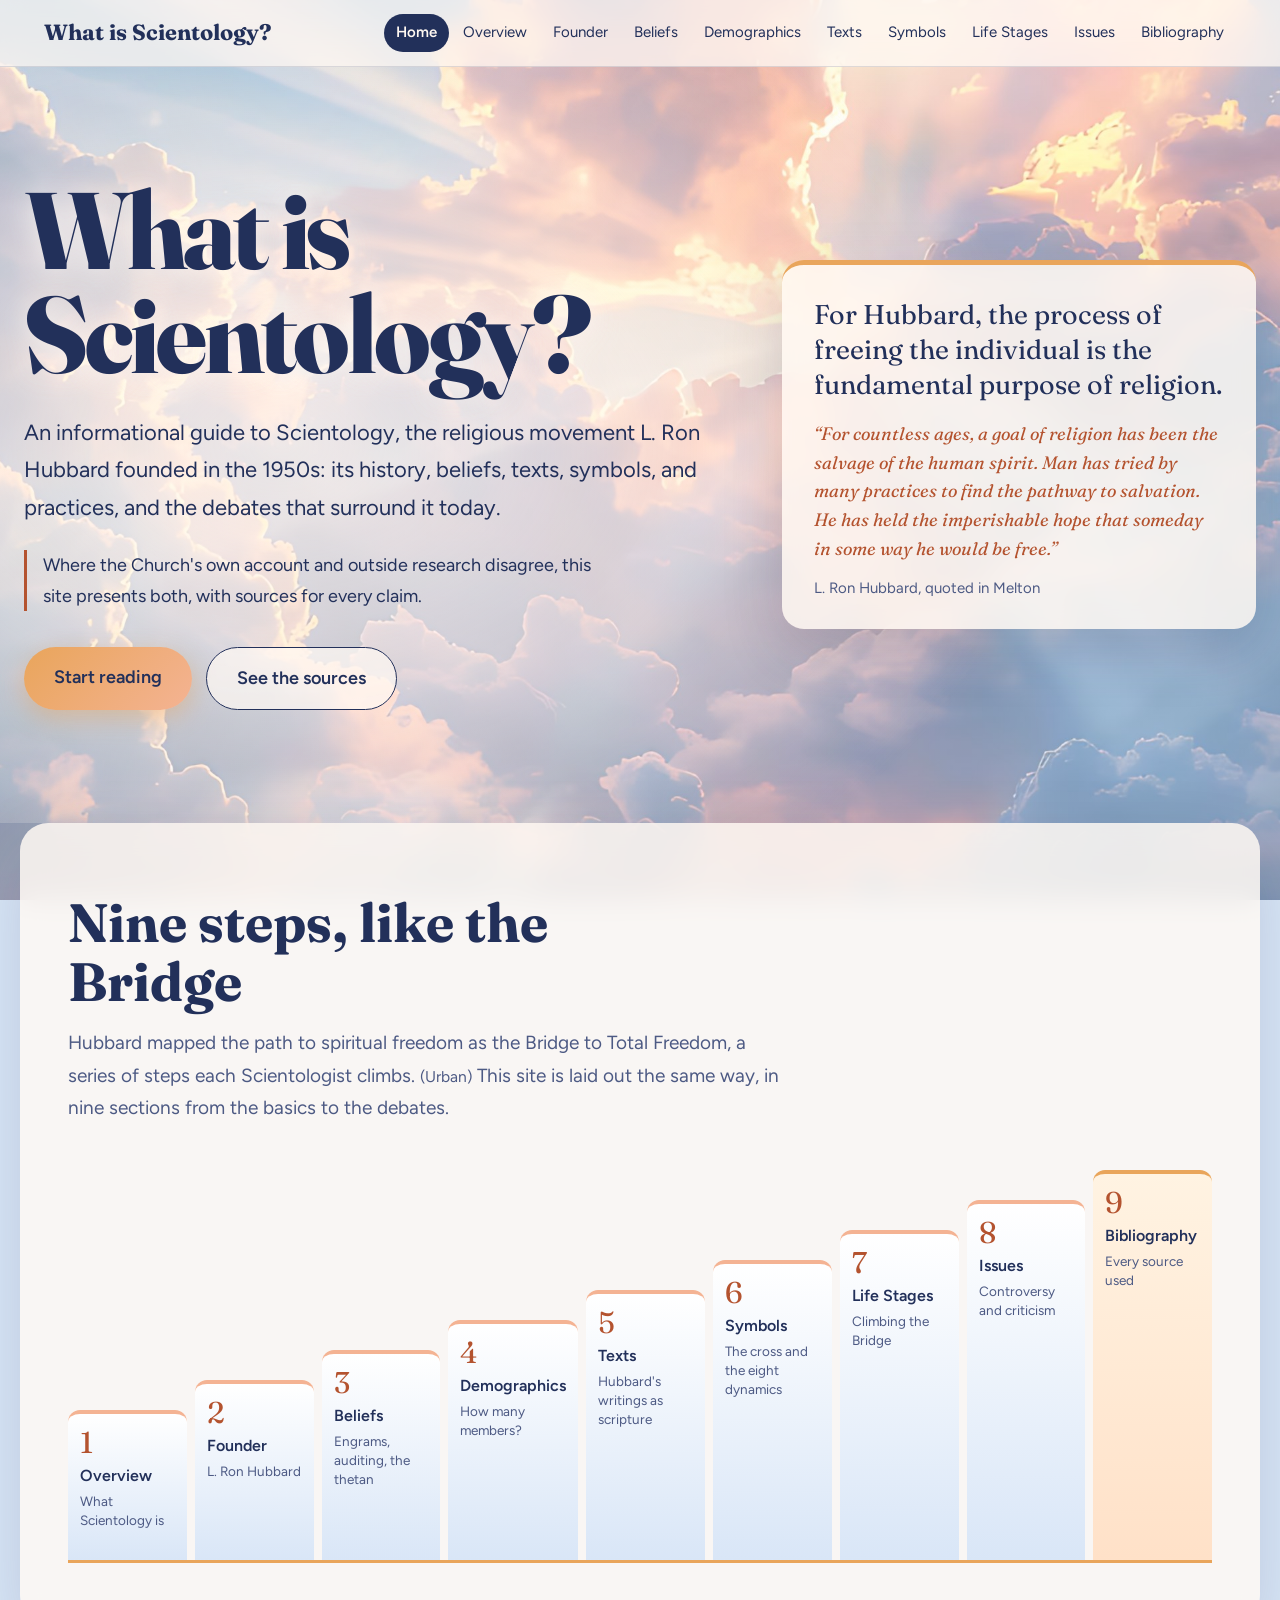
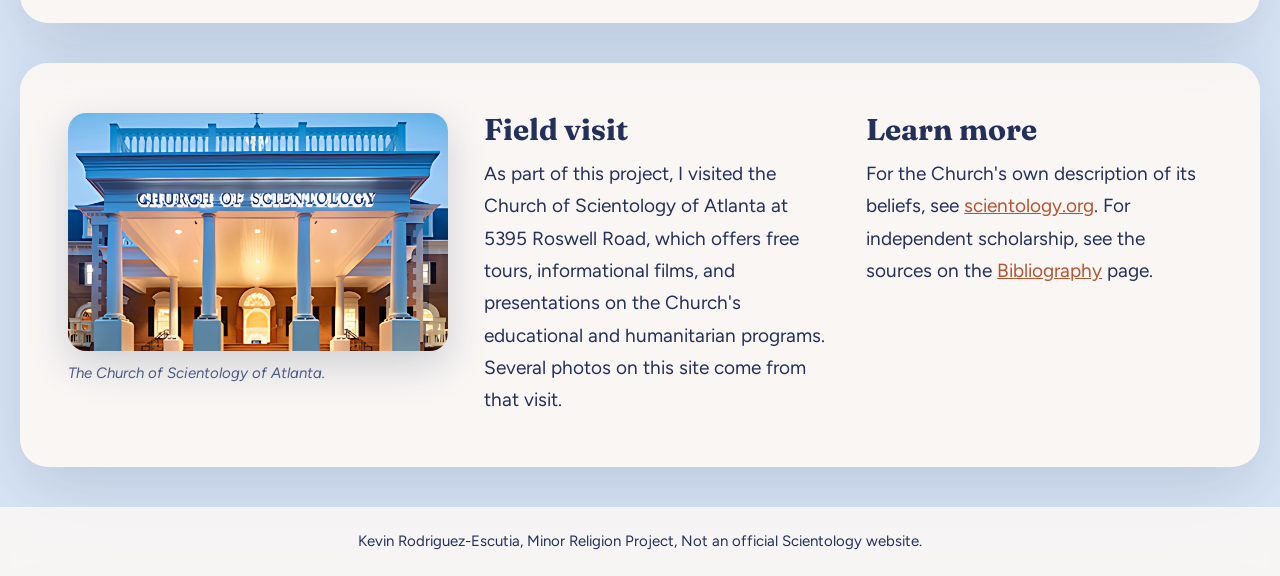
==== commit f67a31e9: "new change 9:54 11/4/2026" ====
--- a/index.html
+++ b/index.html
@@ -66,7 +66,7 @@
     <div class="learn-inner">
       <figure class="wide">
         <img src="images/entrance-night.jpg" alt="The Church of Scientology of Atlanta entrance lit up at dusk">
-        <figcaption>The Church of Scientology of Atlanta. Photo source: ___ (add citation)</figcaption>
+        <figcaption>The Church of Scientology of Atlanta.</figcaption>
       </figure>
       <div>
         <h2>Field visit</h2>
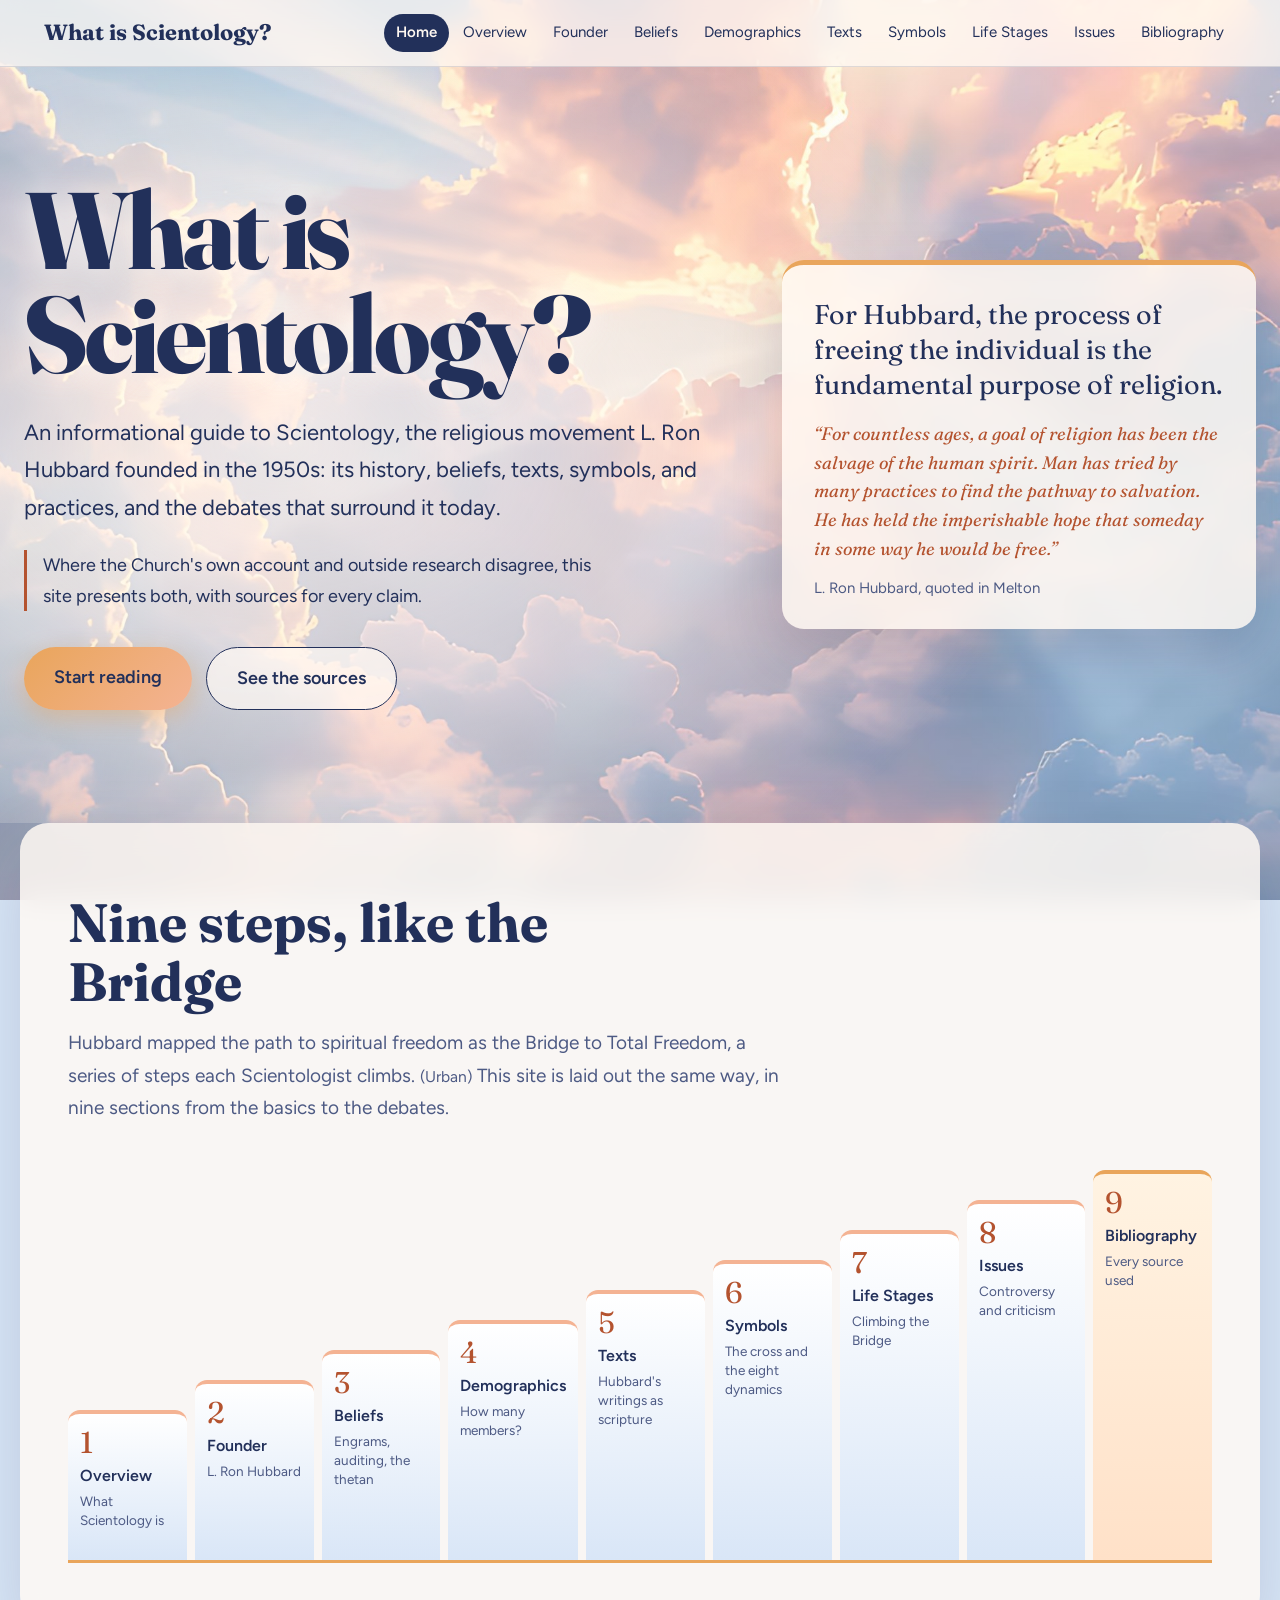
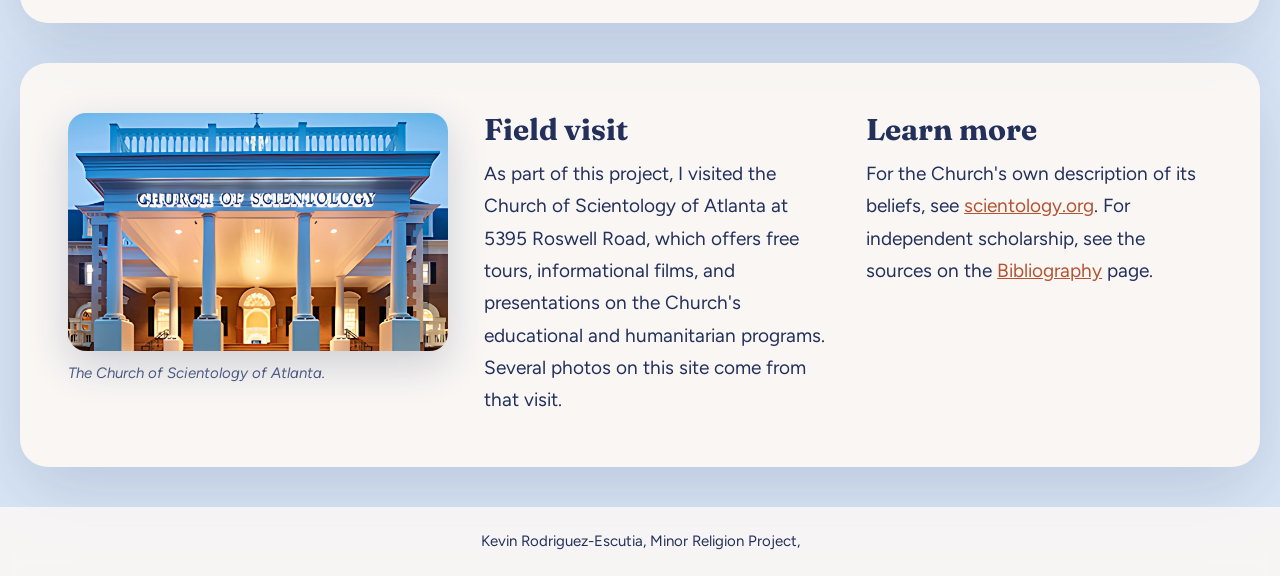
==== commit 0ce5f090: "new change 10:02 11/4/2026" ====
--- a/index.html
+++ b/index.html
@@ -78,6 +78,6 @@
       </div>
     </div>
   </section>
-  <footer>Kevin Rodriguez-Escutia, Minor Religion Project, Not an official Scientology website.</footer>
+  <footer>Kevin Rodriguez-Escutia, Minor Religion Project, </footer>
 </body>
 </html>
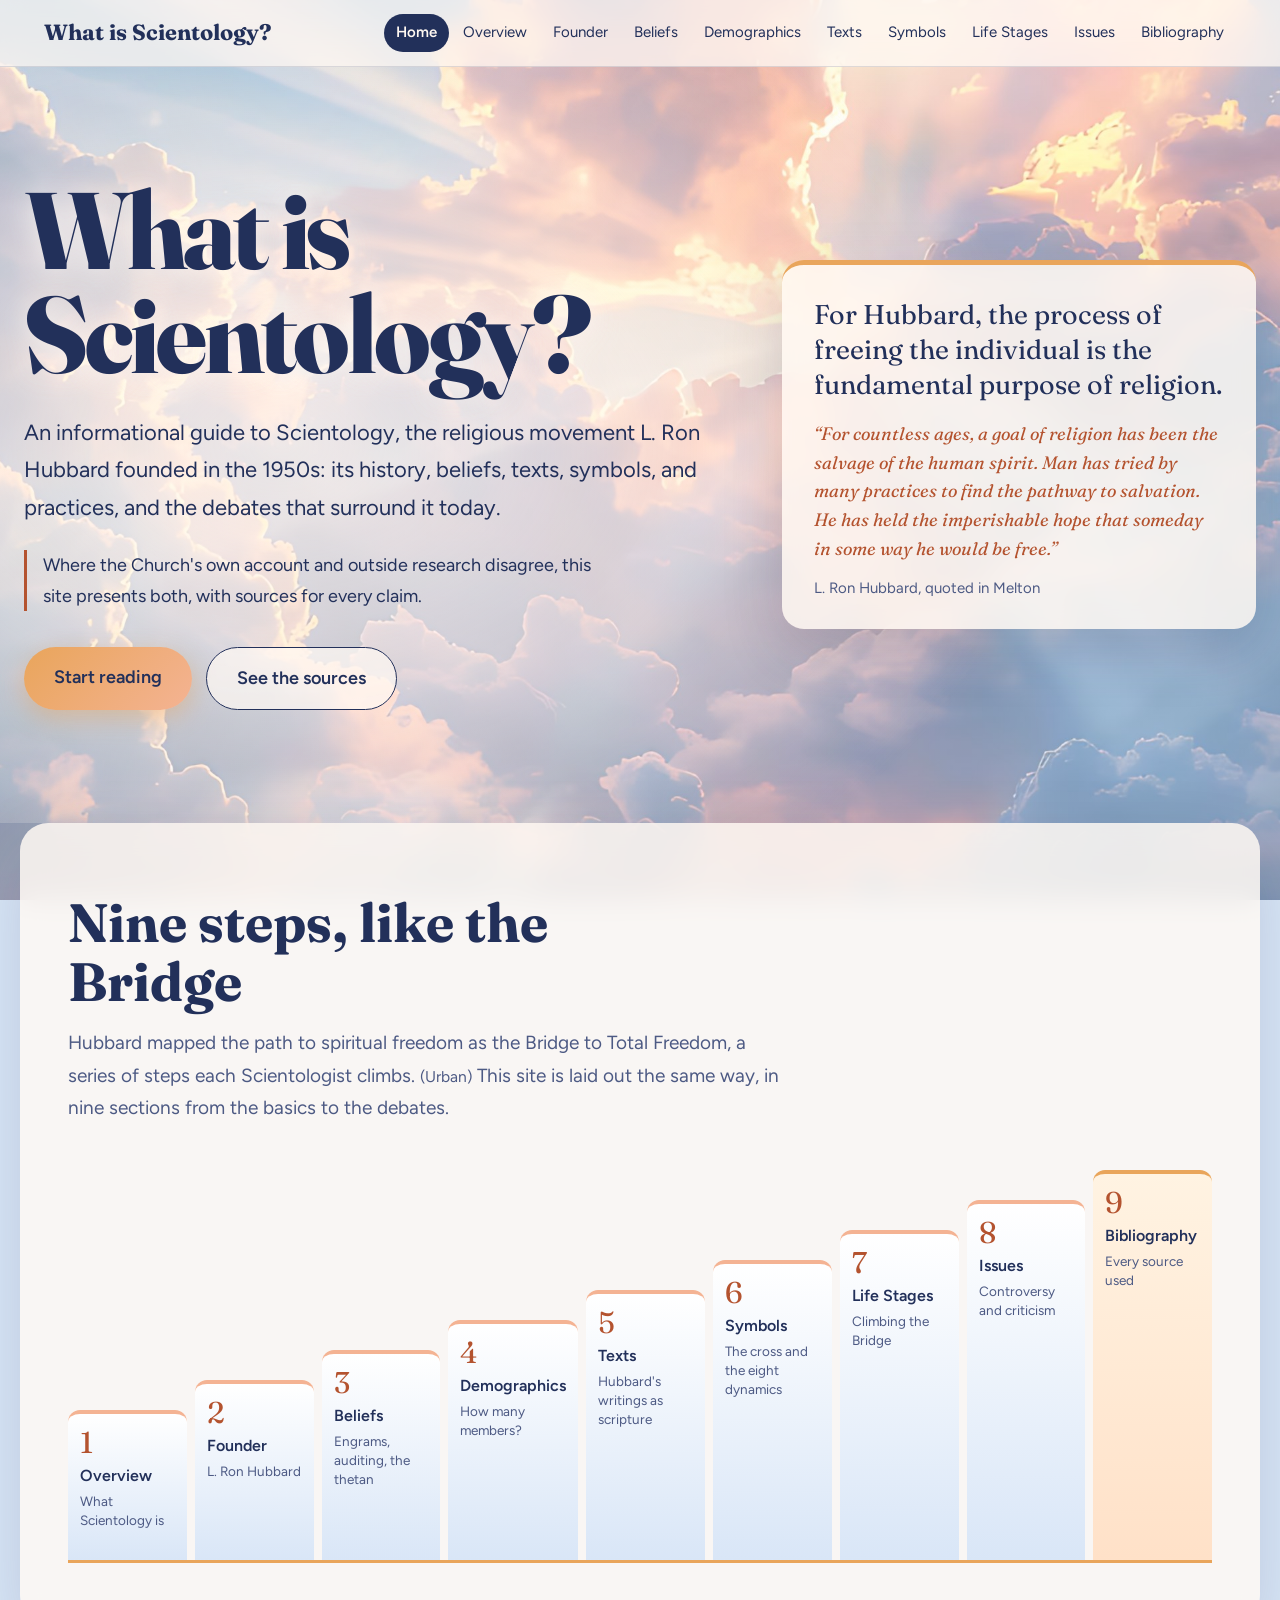
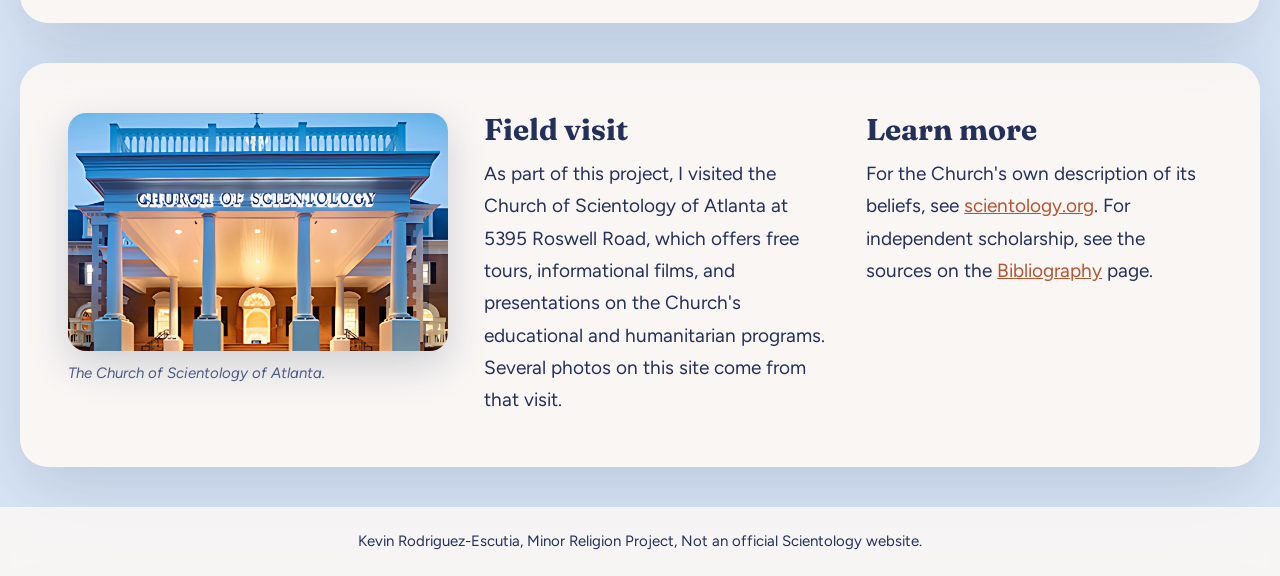
==== commit 7cce01cd: "10:10 11/4/2026" ====
--- a/index.html
+++ b/index.html
@@ -78,6 +78,6 @@
       </div>
     </div>
   </section>
-  <footer>Kevin Rodriguez-Escutia, Minor Religion Project, </footer>
+  <footer>Kevin Rodriguez-Escutia, Minor Religion Project, Not an official Scientology website.</footer>
 </body>
 </html>
